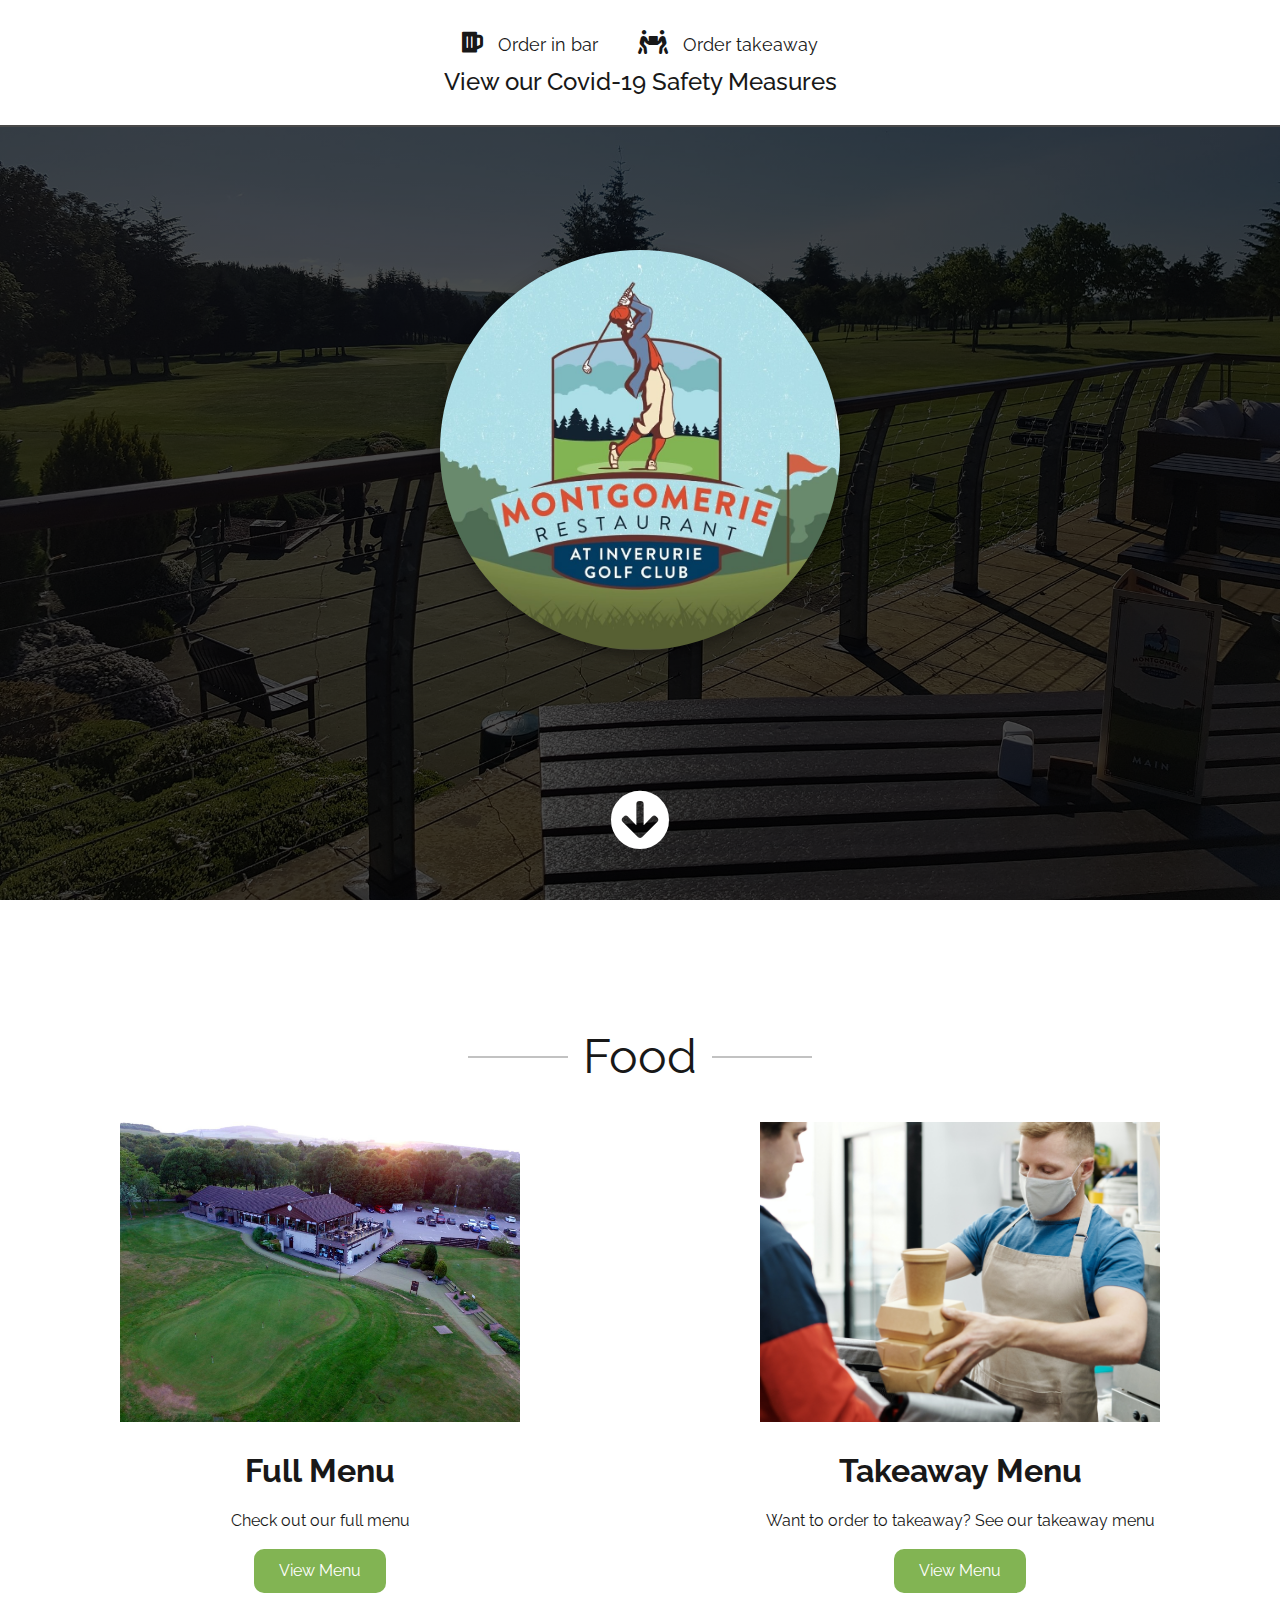
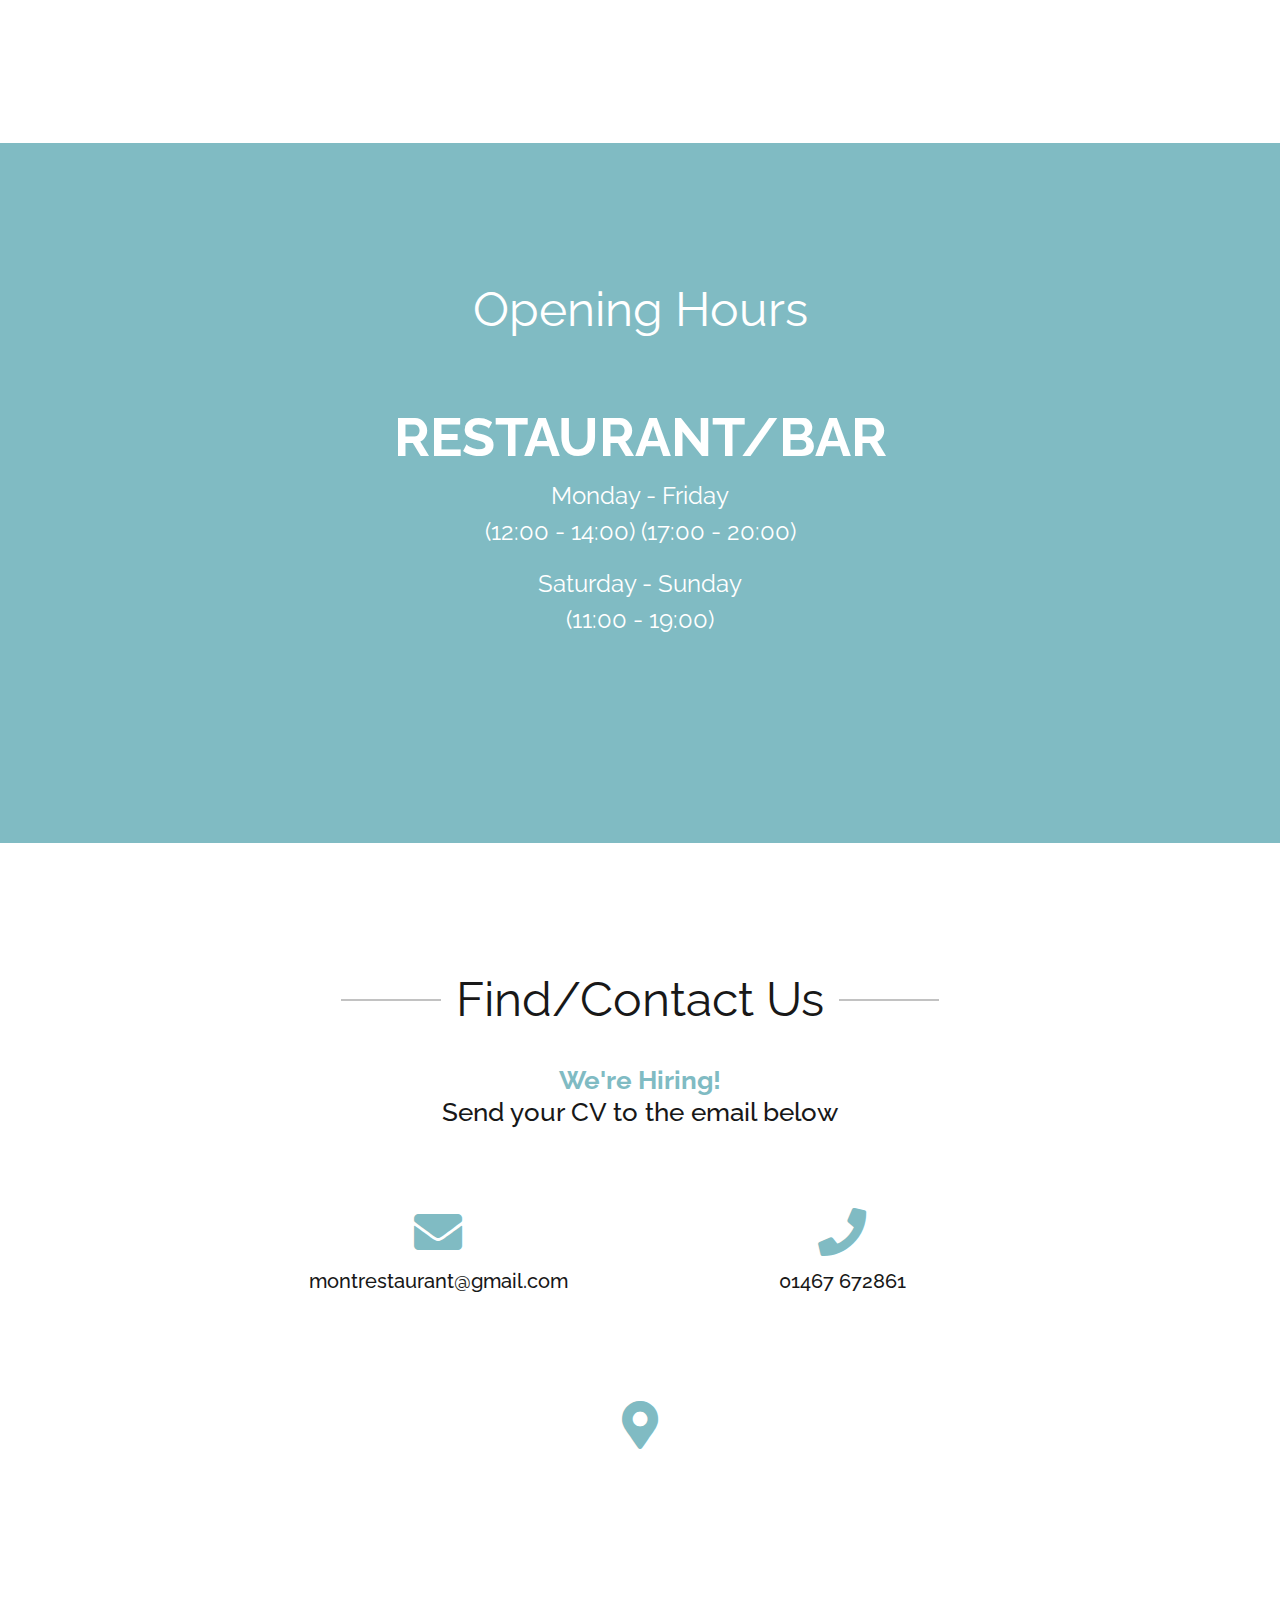
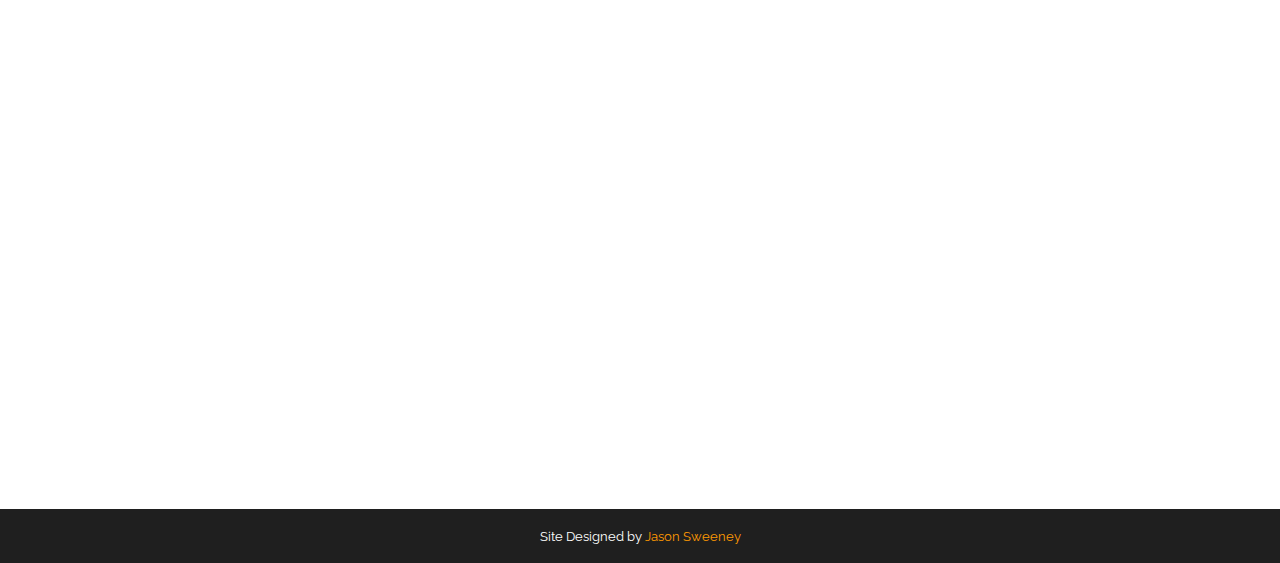
==== index.html @ 9b94cc9e "Changes from paul" ====
<!DOCTYPE html>
<html>
<head>

    <!-- Required meta tags -->
    <meta charset="utf-8">
    <meta name="viewport" content="width=device-width, initial-scale=1, shrink-to-fit=no">

    <!-- Bootstrap CSS -->
    <link rel="stylesheet" href="https://stackpath.bootstrapcdn.com/bootstrap/4.3.1/css/bootstrap.min.css" integrity="sha384-ggOyR0iXCbMQv3Xipma34MD+dH/1fQ784/j6cY/iJTQUOhcWr7x9JvoRxT2MZw1T" crossorigin="anonymous">

    <link rel="stylesheet" type="text/css" href="css/style.css">
    <link rel="stylesheet" type="text/css" href="media/css/all.css">

    <link rel="icon" type="image/png" href="media/montlogo.jpg" />
    <script type="text/javascript"> (function() { var css = document.createElement('link'); css.href = 'https://use.fontawesome.com/releases/v5.1.0/css/all.css'; css.rel = 'stylesheet'; css.type = 'text/css'; document.getElementsByTagName('head')[0].appendChild(css); })(); </script>
    <link href='https://fonts.googleapis.com/css?family=Niconne' rel='stylesheet'>
    <link href="https://fonts.googleapis.com/css2?family=Lato:wght@300;400;700&display=swap" rel="stylesheet">
    <script
        src="https://code.jquery.com/jquery-3.4.1.min.js"
        integrity="sha256-CSXorXvZcTkaix6Yvo6HppcZGetbYMGWSFlBw8HfCJo="
        crossorigin="anonymous">
    </script>

    <title>The Montgomerie Restaurant</title>
</head>
<body>
    <!-- Header -->
    
    <!-- <div class="header">
        <h4><a href="covid.html">View our Covid-19 Safety Measures</a></h4>
    </div> -->
    <div class="top-header">
        <div class="top-header__section">
            <div>
                <i class="fas fa-beer"></i>
                <a href="https://montgomerie.chefit.app/bar" target="_blank">Order in bar</a>
            </div>
            <div>
                <i class="fas fa-people-carry"></i>
                <a href="https://montgomerie.chefit.app/bar" target="_blank">Order takeaway</a>
            </div>
        </div>
        <div class="top-header__section">
            <div>
                <h4><a href="covid.html">View our Covid-19 Safety Measures</a></h4>
            </div>
        </div>
        
    </div>
    <!-- Hero -->
    <div class="hero">
        <div class="hero-inner">
            <img src="media/montlogo.jpg" alt="Logo">
        </div>
        <i onclick="scrollDown()" class="fas fa-arrow-circle-down scroll-circle"></i>
    </div>

    <!-- Food Section -->
    <div class="food-container section-container">
        <div class="strike">
            <span>Food</span>
        </div>
        <div class="food-inner">
            <div class="cards">
                <div style="background-image:url('../media/golfer.jpg');" class="cards__image"></div>
                <h2>Full Menu</h2>
                <p>Check out our full menu</p>
                <a href="media/menu-2.pdf" target="_blank"><button class="btn-1">View Menu</button></a>
            </div>
            <div class="cards">
                <div style="background-image:url('../media/takeaway.jpg');" class="cards__image"></div>
                <h2>Takeaway Menu</h2>
                <p>Want to order to takeaway? See our takeaway menu</p>
                <a href="media/takeawaymenu.pdf" target="_blank"><button class="btn-1">View Menu</button></a>
            </div>
            <!-- <div class="cards">
                <div style="background-image:url('../media/carvery.jpg');" class="cards__image"></div>
                <h2>Sunday Roast (£13.95)</h2>
                <p>Currently not running due to COVID-19</p>
            </div> -->
        </div>   
    </div>

    <!-- Opening Section -->
    <div class="opening-container section-container">
        <div class="strike">
            <span>Opening Hours</span>
        </div>
        <div class="opening-inner">
            <div class="opening-content">
                <h1>RESTAURANT/BAR</h1>
                <p>Monday - Friday<br>(12:00 - 14:00) (17:00 - 20:00)</p>
                <p>Saturday - Sunday<br>(11:00 - 19:00)</p>
            </div>
        </div>
    </div>

    <!-- Festive Section -->
    <!-- <div class="festive-container section-container">
        <div class="strike">
            <span>Festive Menu<br>and Party Nights</span>
        </div>
        <h5 style="margin-top: 30px; margin: 10px;">Party Nights are on Saturday 14th December and Saturday 21st December</h5>
        <h5>Email admin@inveruriegolfclub.co.uk for more information. </h5>
        <br>
        <h5>Festive / Hogmany bookings should be booked through The Montgomerie Restaurant</h5>
        <div class="festive-menus">
            <a href="media/partynightmenu.pdf" target="_blank"><h4>Party Menu</h4></a>
            <a href="media/christmasmenu.pdf" target="_blank"><h4>Festive Menu</h4></a>
            <a href="media/newyearmenu.pdf" target="_blank"><h4>Hogmany Menu</h4></a>
        </div>
    </div> -->


    <!-- Contact Section -->
    <div class="contact-container section-container">
        <div class="contact-inner">
            
            <div class="strike">
                <span>Find/Contact Us</span>
            </div>
            <h3><span>We're Hiring!</span><br/>Send your CV to the email below</h3>
            <div class="contact-content">
                <h4><i class="fas fa-envelope fa-2x" style="margin-top: 30px;"></i></h4>
                <h5><a href="mailto:montrestaurant@gmail.com">montrestaurant@gmail.com</a></h5>
            </div>

            
            <!-- <span class="linebreak"></span> -->
            <div class="contact-content">
                <h4><i class="fas fa-phone fa-2x"></i></h4>
                <h5>01467 672861</h5>
            </div>

            <!-- <span class="linebreak"></span> -->
            <h4 style="margin-top: 100px; margin-bottom: 20px;"><i style="margin-bottom: 20px;" class="fas fa-map-marker-alt fa-2x"></i></h4>
            <div class="find-map">
                <div class="mapouter"><div class="gmap_canvas"><iframe id="gmap_canvas" src="https://maps.google.com/maps?q=Davah%20Wood%2C%20Blackhall%20Road%2C%20Inverurie%20AB51%205JB&t=&z=13&ie=UTF8&iwloc=&output=embed" frameborder="0" scrolling="no" marginheight="0" marginwidth="0"></iframe><a href="https://www.maps-erstellen.de"></a></div><style>.mapouter{position:relative;text-align:right;}.gmap_canvas {overflow:hidden;background:none!important;}</style></div>    </div>
            </div>
        </div>
    </div>

    

    <!-- Footer -->
    <footer>
        <small>Site Designed by <a href="https://www.facebook.com/sweeneysolutionsuk">Jason Sweeney</a></small>
    </footer>

    <script src="main.js"></script>
</body>
</html>
---- css/style.css ----
@import url("https://fonts.googleapis.com/css2?family=Raleway:wght@300;400;700&display=swap");

body,
html {
  height: 100%;
  font-family: "Raleway", sans-serif;
  /* background-color: rgb(22, 22, 22); */
  margin: 0;
  padding: 0;
  color: rgb(24, 24, 24);
  box-sizing: border-box;
}

/* Hero */

.top-header {
  padding: 20px 0;
  margin: 0 auto;
  display: flex;
  flex-direction: column;
  justify-content: center;
  position: fixed;
  top: 0;
  z-index: 10;
  background: white;
  left: 0;
  right: 0;
  align-items: center;
  font-size: 18px;
  flex-wrap: wrap;
  border-bottom: 2px #494949 solid;
  text-align: center;
}

.top-header__section {
  display: flex;
  margin-top: 10px;
}

.top-header > div > div > i {
  margin-right: 10px;
  font-size: 24px;
}

.top-header > div > div {
  margin: 0 20px;
}

.hero {
  width: 100%;
  min-height: 500px;
  height: 100%;
  display: flex;
  justify-content: center;
  align-items: center;
  text-align: center;
  background-image: linear-gradient(rgba(0, 0, 0, 0.7), rgba(0, 0, 0, 0.7)),
    url("../media/mont.jpg");
  background-size: cover;
  background-position: center center;
  background-repeat: no-repeat;
  background-attachment: fixed;
  position: relative;
}

.hero-inner {
  width: 100%;
}

.hero-inner > img {
  width: 400px;
  height: 400px;
  border-radius: 50%;
  box-shadow: 0 4px 8px 0 rgba(0, 0, 0, 0.2), 0 6px 20px 0 rgba(0, 0, 0, 0.19);
}

/* Scroll Circle */

.scroll-circle {
  position: absolute;
  font-size: 60px;
  font-weight: bold;
  color: white;
  bottom: 50px;
  animation: move 5s ease-in-out infinite;
  cursor: pointer;
  transition: 0.2s color ease-in-out;
}

.scroll-circle:hover {
  color: #82b453;
}

@keyframes move {
  25% {
    transform: translateY(10px);
  }
  50% {
    transform: translateY(0px);
  }
  75% {
    transform: translateY(10px);
  }
  100% {
    transform: translateY(0px);
  }
}

/* Header */

.header {
  width: 100%;
  height: 80px;
  text-align: center;
  display: flex;
  justify-content: center;
  align-items: center;
  letter-spacing: 3px;
  background-color: rgba(255, 106, 106, 0.8);
  box-shadow: 0 4px 8px 0 rgba(0, 0, 0, 0.2), 0 6px 20px 0 rgba(0, 0, 0, 0.19);
  position: fixed;
  z-index: 99;
  color: white;
}

.header > h4 {
  margin: 0 20px;
}

.header a {
  transition: 0.2s ease-in-out color;
}

.header a:hover {
  color: rgb(0, 0, 0);
}

/* Opening Section */

.opening-container {
  background-color: #80bbc3;
  color: white;
  height: 700px;
  display: flex;
  justify-content: center;
  align-items: center;
  flex-direction: column;
  background-position: 50% 50%;
  background-repeat: no-repeat;
  background-size: cover;
  background-attachment: fixed;
  /* border-bottom: solid 5px rgb(255, 82, 82); */
}

.opening-inner {
  display: flex;
  justify-content: space-around;
  flex-wrap: wrap;
  margin: 0 auto;
  max-width: 1000px;
  width: 100%;
}

.opening-content {
  margin: 10px;
  padding: 50px 30px;
  text-align: center;
}

.opening-content > h1 {
  font-weight: bold;
  font-size: 54px;
}

.opening-content > p {
  font-size: 24px;
}

/* Food Section */

.food-inner {
  display: flex;
  justify-content: space-around;
  align-items: flex-start;
  flex-wrap: wrap;
  max-width: 1400px;
  width: 100%;
  margin: 0 auto;
}

.cards {
  display: flex;
  flex-direction: column;
  justify-content: center;
  align-items: center;
  margin: 30px;
  max-width: 400px;
  width: 100%;
}

.cards h2 {
  font-weight: bold;
  margin-top: 30px;
  text-align: center;
}

.cards p {
  margin-top: 10px;
  line-height: 25px;
}

.cards__image {
  background-size: cover;
  background-position: center;
  max-width: 400px;
  width: 100%;
  height: 300px;
}

/* Festive Section */

.festive-container {
  background-color: rgb(255, 82, 82);
  border-top: 6px rgb(30, 119, 34) dashed;
  border-bottom: 6px rgb(30, 119, 34) dashed;
  text-align: center;
}

.festive-menus {
  display: inline-flex;
  width: 80%;
  justify-content: space-around;
  margin-top: 50px;
}

.festive-menus > a {
  display: flex;
  text-decoration: none;

  background-color: rgb(177, 55, 55);
  padding: 100px 50px;
  margin: 20px;

  -webkit-box-shadow: 0px 10px 8px -2px rgba(0, 0, 0, 0.47);
  -moz-box-shadow: 0px 10px 8px -2px rgba(0, 0, 0, 0.47);
  box-shadow: 0px 10px 8px -2px rgba(0, 0, 0, 0.47);
  border: 2px rgb(255, 255, 255) dotted;
  transition: all 0.5s ease;
}

.festive-menus > a > h4 {
  color: white;
  font-weight: bold;
  font-size: 30px;
}

.festive-menus > a:hover {
  cursor: pointer;
  background-color: rgb(196, 47, 47);
  border: 2px rgb(30, 119, 34) dotted;
}

.festive-menus > a:hover h4 {
  color: rgb(255, 156, 98);
}

/* Contact Section */

.contact-container {
  /* border-top: solid 5px rgb(255, 82, 82); */
}

.contact-inner {
  text-align: center;
}

.contact-content {
  display: inline-block;
  width: 300px;
  margin: 0 50px;
  margin-top: 50px;
}

.contact-content i {
  margin-bottom: 5px;
  color: #80bbc3;
}

.fa-map-marker-alt {
  color: #80bbc3;
}

.contact-inner > h3 {
  font-size: 26px;
  margin: 0;
  margin-top: 30px;
}

.contact-inner h3 > span {
  color: #80bbc3;
  font-weight: bold;
}

.section-container {
  padding: 120px 0;
}

#gmap_canvas,
.gmap_canvas,
.gmap_canvas {
  width: 100%;
  height: 500px;
  margin-bottom: 100px;
  padding: 0 20px;
}
.mapouter,
.gmap_canvas {
  margin: 0 auto;
}

/* Heading Strikes and Line Breaks */

.strike {
  display: block;
  text-align: center;
  overflow: hidden;
  white-space: nowrap;
  font-size: 48px;
}

.strike > span {
  position: relative;
  display: inline-block;
}

.strike > span:before,
.strike > span:after {
  content: "";
  position: absolute;
  top: 50%;
  width: 100px;
  height: 2px;
  background: rgb(194, 194, 194);
}

.strike > span:before {
  right: 100%;
  margin-right: 15px;
}

.strike > span:after {
  left: 100%;
  margin-left: 15px;
}

/* Footer */

footer {
  background-color: rgb(31, 31, 31);
  color: white;
  padding: 15px 0;
  text-align: center;
}

footer a {
  text-decoration: none;
  color: rgb(255, 154, 1);
}

.safety-section {
  display: flex;
  justify-content: center;
  align-items: center;
  color: white;
  height: auto;
  background-position: 50% 50%;
  background-repeat: no-repeat;
  background-size: cover;
  background-attachment: fixed;
}

.safety-section img {
  max-width: 600px;
  width: 100%;
  padding: 0 20px;
  margin: 100px 0;
}

.banner {
  background-image: linear-gradient(rgba(0, 0, 0, 0.7), rgba(0, 0, 0, 0.7)),
    url("../media/covid-image.jpg");
  width: 100%;
  height: 300px;
  background-position: center;
  background-size: cover;
  display: flex;
  flex-direction: column;
  justify-content: center;
  align-items: center;
  color: white;
}

.banner > h1 {
  font-size: 72px;
  text-align: center;
  font-weight: bold;
}

.banner button {
  margin-top: 20px;
}

.btn-1 {
  background-color: #82b453;
  border: none;
  color: white;
  border-radius: 10px;
  padding: 10px 25px;
  transition: 0.2s ease-in-out background-color;
}

button:focus {
  outline: none;
}

a {
  text-decoration: none !important;
  color: inherit;
}

.btn-1 button a:hover {
  color: white;
}

.btn-1:hover {
  background-color: #93c861;
}

.covid-section {
  display: flex;
  justify-content: center;
  margin: 50px 0;
  background-color: white;
}

.covid-section > div {
  max-width: 800px;
  width: 100%;
  font-size: 18px;
  line-height: 30px;
  margin: 0 20px;
}

.covid-section {
  font-weight: bold;
}

.covid-section li {
  font-weight: normal;
  font-size: 16px;
  line-height: 25px;
}

.covid-section ul {
  margin-top: 20px;
}

/* Media Queries */

@media only screen and (max-width: 1300px) {
  .festive-menus {
    display: inline-block;
  }
  .festive-menus > a {
    margin: 0 auto;
    margin-bottom: 25px;
    width: 70%;
  }
  .festive-menus > a > h4 {
    text-align: center;
    width: 100%;
  }
}

@media only screen and (max-width: 720px) {
  .cards {
    margin: 30px 10px;
    text-align: center;
  }
  .banner > h1 {
    font-size: 48px;
  }
  .hero {
    align-items: flex-start;
  }

  .opening-content > h1 {
    font-size: 30px;
  }
  .opening-content > p {
    font-size: 18px;
  }

  #gmap_canvas {
    height: 300px;
  }
  .mapouter {
    height: 300px;
  }
  .gmap_canvas {
    height: 300px;
  }
  .hero-inner > img {
    width: 270px;
    height: 270px;
    margin-top: 100px;
  }
  .opening-inner {
    width: 100%;
  }
  .opening-content {
    padding: 10px;
  }
  .strike {
    font-size: 36px;
  }
  .festive-container h5 {
    font-size: 16px;
  }
  .festive-menus {
    width: 100%;
  }
  .festive-menus > a > h4 {
    font-size: 22px;
  }
  .header h4 {
    font-size: 16px;
  }
  .header h5 {
    font-size: 14px;
  }
  .contact-content {
    margin: 10px 0;
  }
  .scroll-circle {
    font-size: 50px;
  }
}
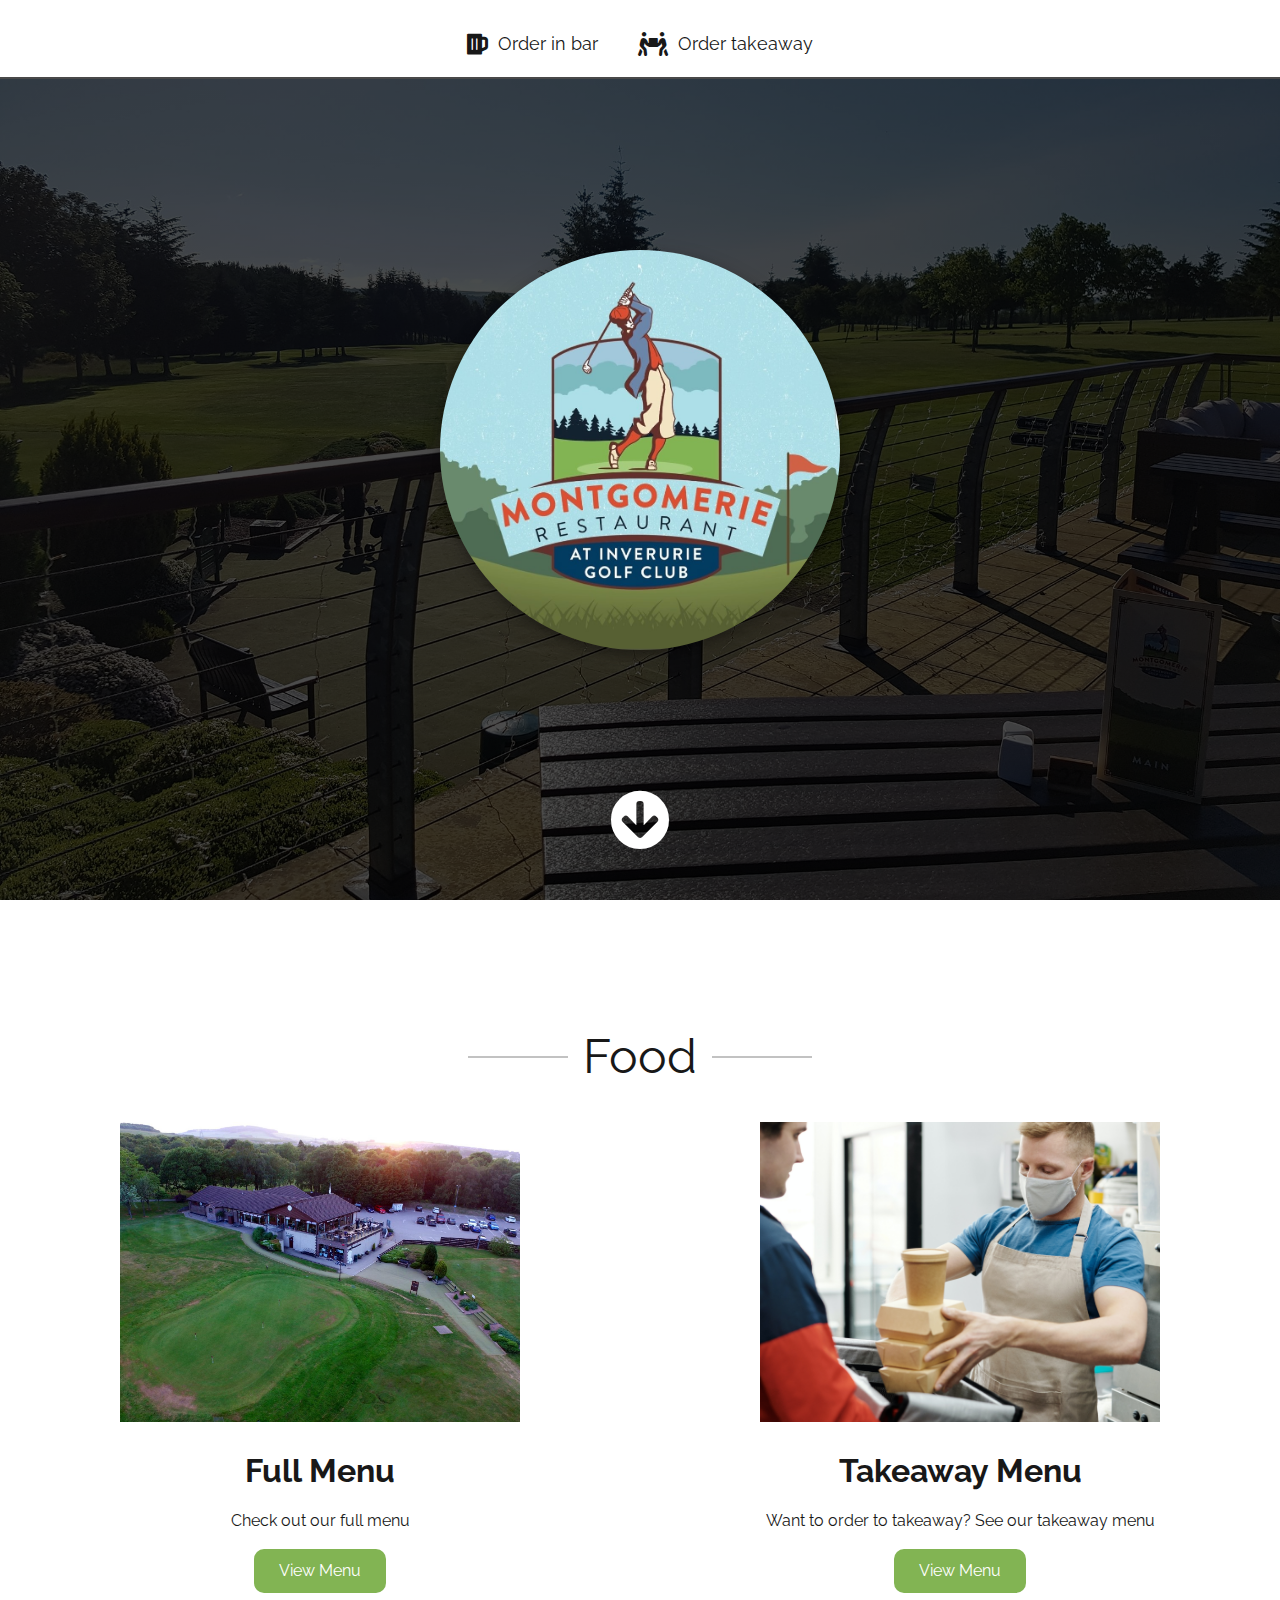
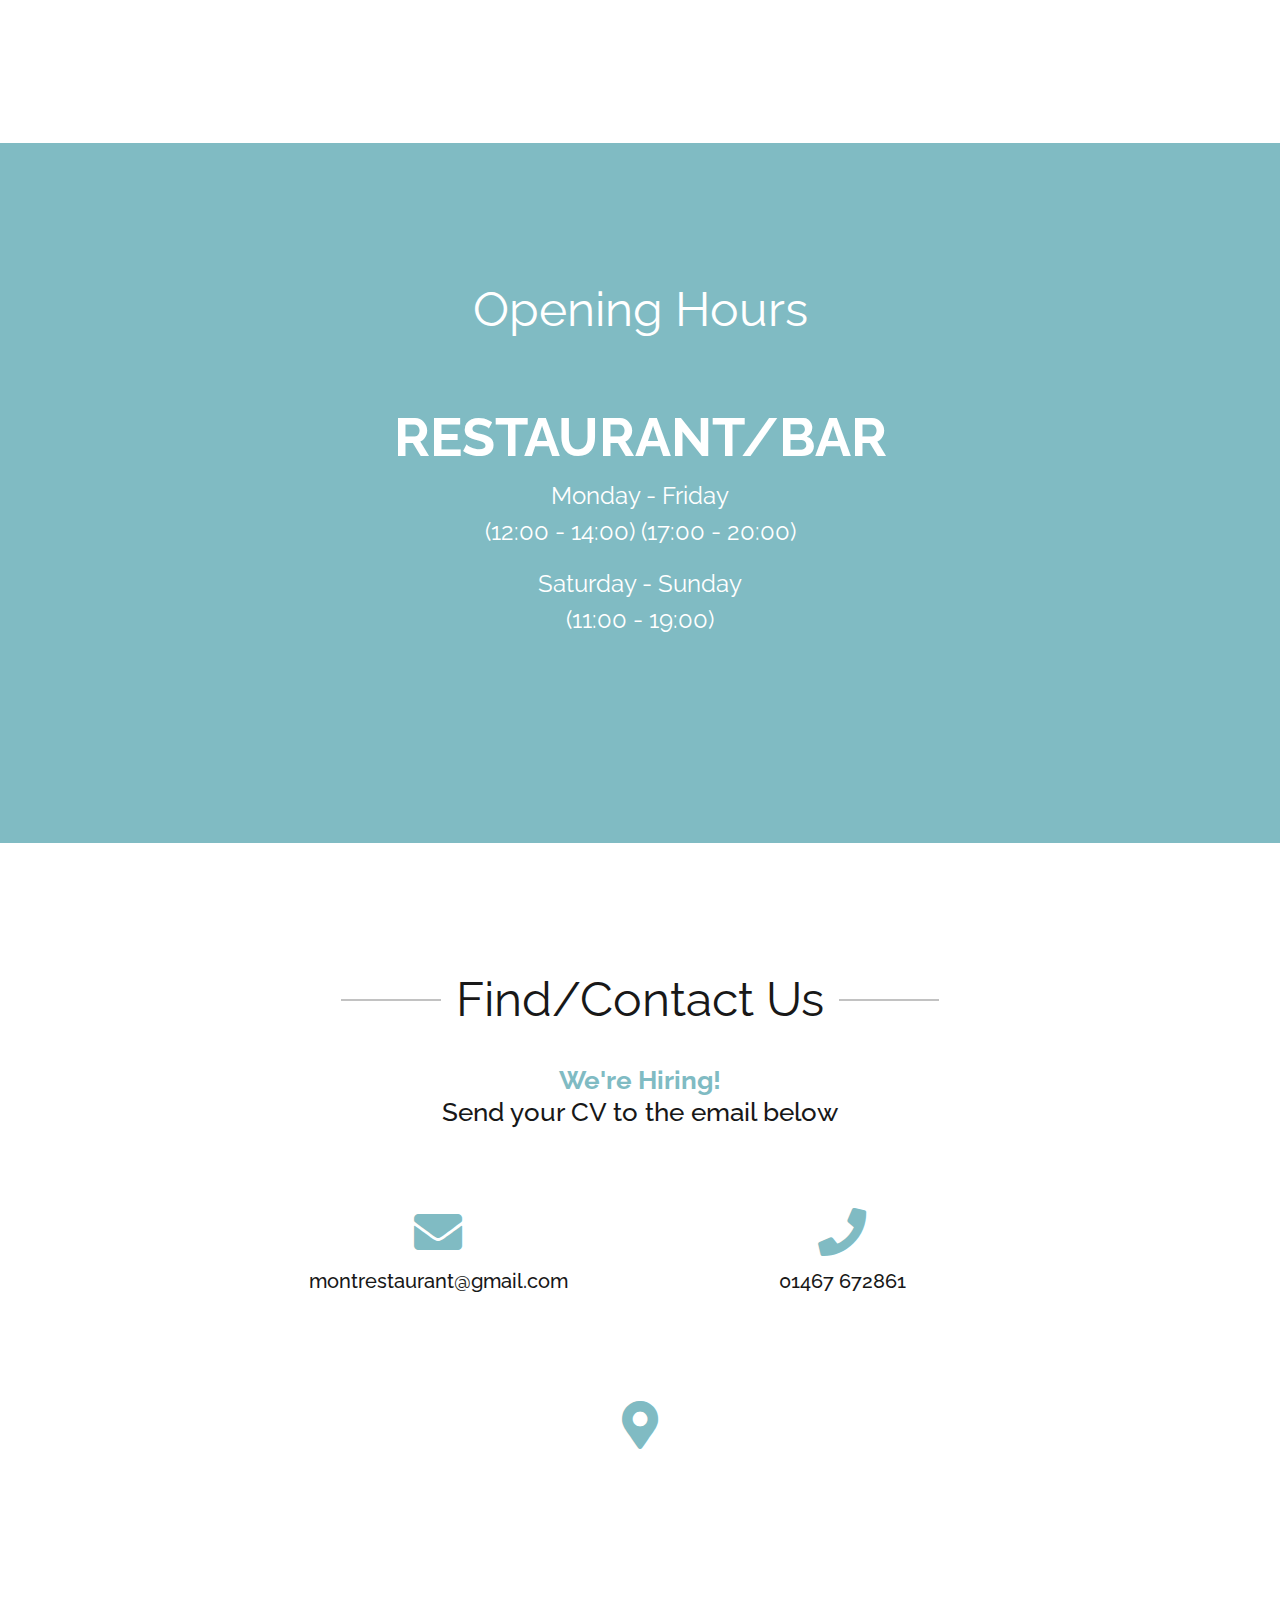
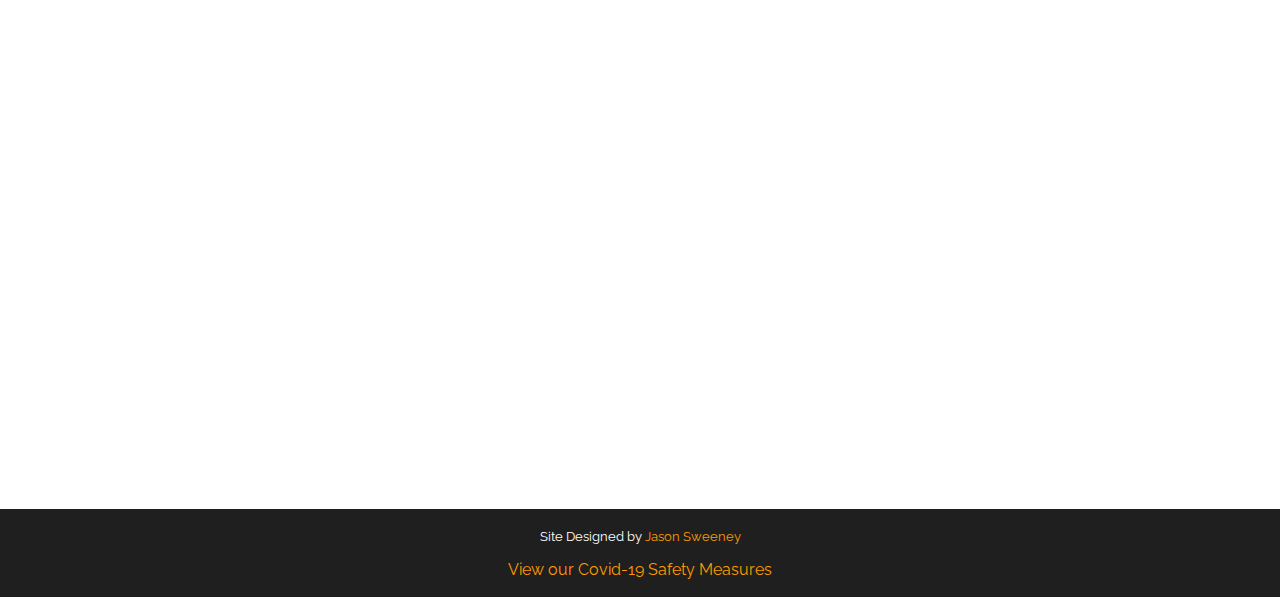
==== commit f6928843: "changes to top header" ====
--- a/index.html
+++ b/index.html
@@ -39,11 +39,6 @@
             <div>
                 <i class="fas fa-people-carry"></i>
                 <a href="https://montgomerie.chefit.app/bar" target="_blank">Order takeaway</a>
-            </div>
-        </div>
-        <div class="top-header__section">
-            <div>
-                <h4><a href="covid.html">View our Covid-19 Safety Measures</a></h4>
             </div>
         </div>
         
@@ -146,6 +141,7 @@
     <!-- Footer -->
     <footer>
         <small>Site Designed by <a href="https://www.facebook.com/sweeneysolutionsuk">Jason Sweeney</a></small>
+        <p><a href="covid.html">View our Covid-19 Safety Measures</a></p>
     </footer>
 
     <script src="main.js"></script>
--- a/css/style.css
+++ b/css/style.css
@@ -19,7 +19,7 @@
   display: flex;
   flex-direction: column;
   justify-content: center;
-  position: fixed;
+  position: absolute;
   top: 0;
   z-index: 10;
   background: white;
@@ -30,6 +30,12 @@
   flex-wrap: wrap;
   border-bottom: 2px #494949 solid;
   text-align: center;
+}
+
+.top-header__section > div {
+  display: flex;
+  align-items: center;
+  justify-content: center;
 }
 
 .top-header__section {
@@ -362,7 +368,12 @@
   text-align: center;
 }
 
-footer a {
+footer > p {
+  margin-top: 10px;
+  margin-bottom: 0;
+}
+
+footer a:first-child {
   text-decoration: none;
   color: rgb(255, 154, 1);
 }
@@ -483,6 +494,16 @@
 }
 
 @media only screen and (max-width: 720px) {
+  .top-header {
+    font-size: 14px;
+    padding: 10px 0;
+  }
+  .top-header__section > div {
+    flex-direction: column;
+  }
+  .top-header > div > div > i {
+    margin-right: 0;
+  }
   .cards {
     margin: 30px 10px;
     text-align: center;
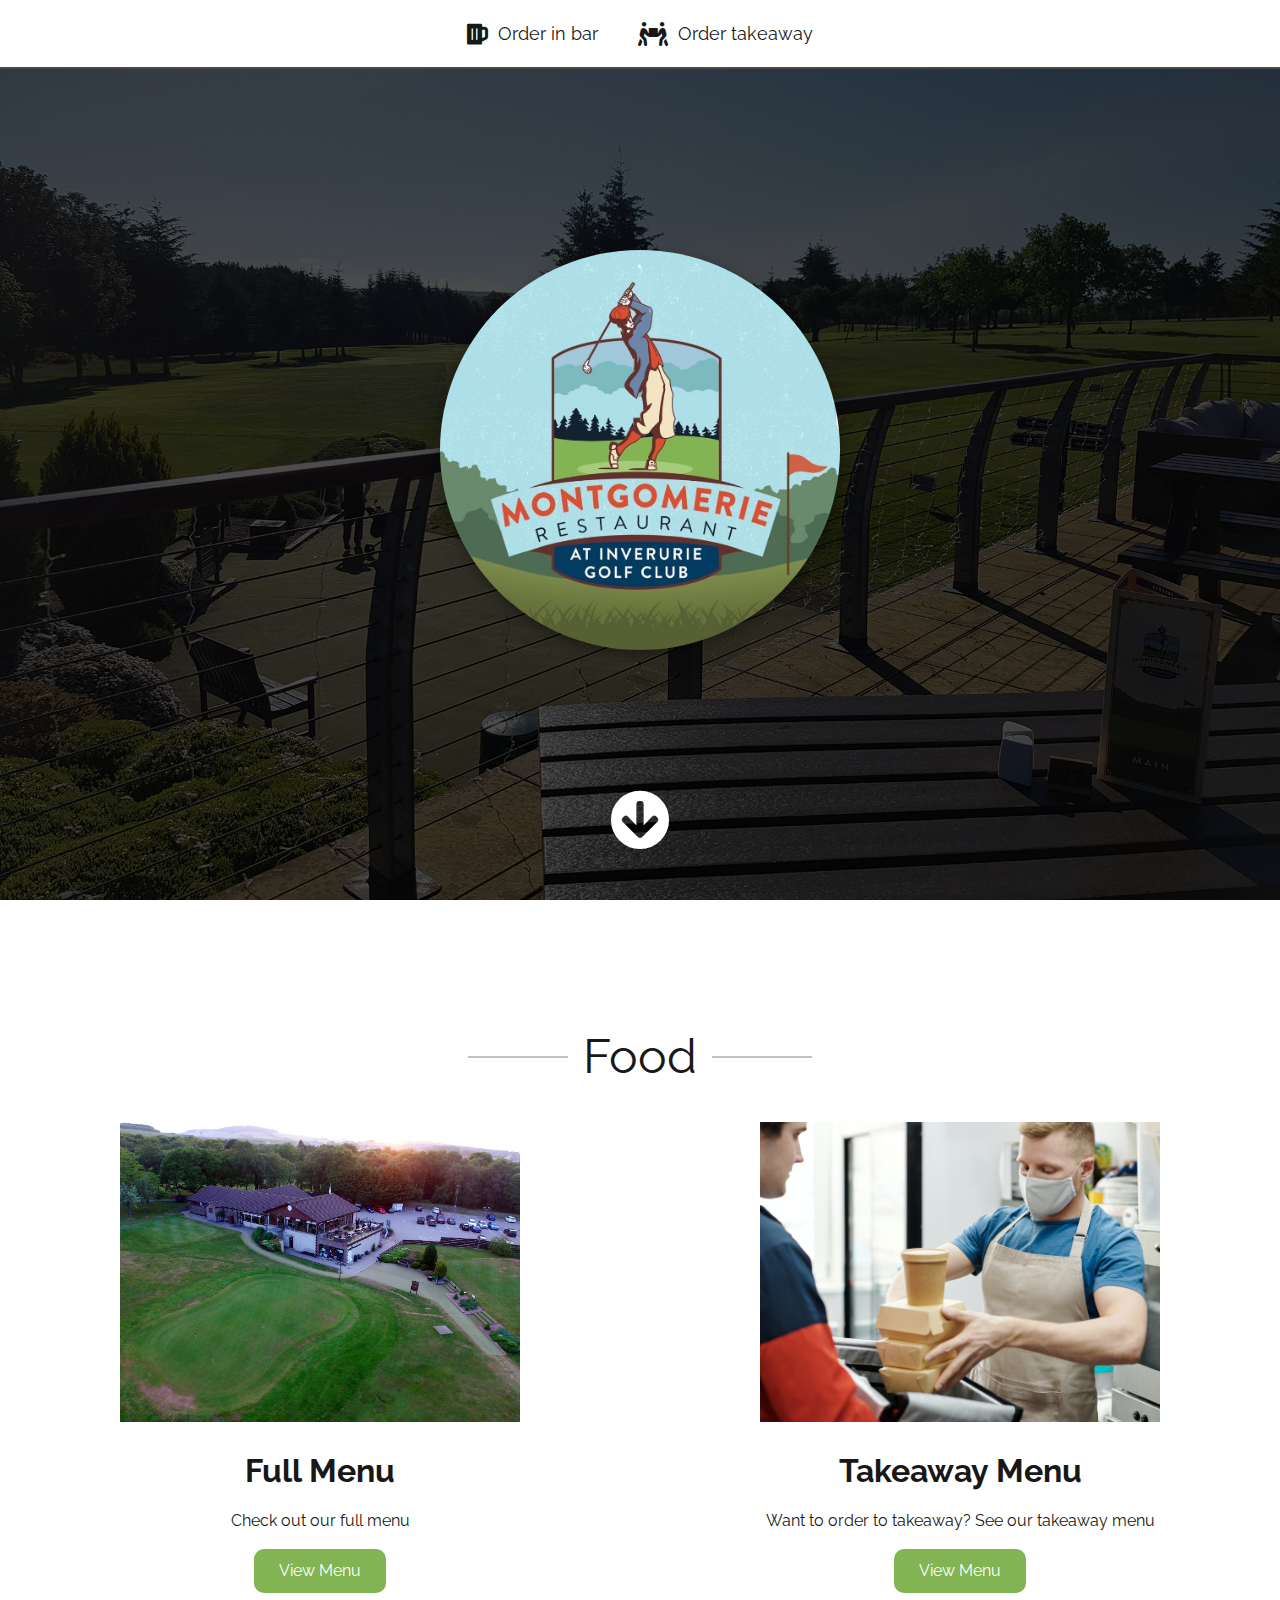
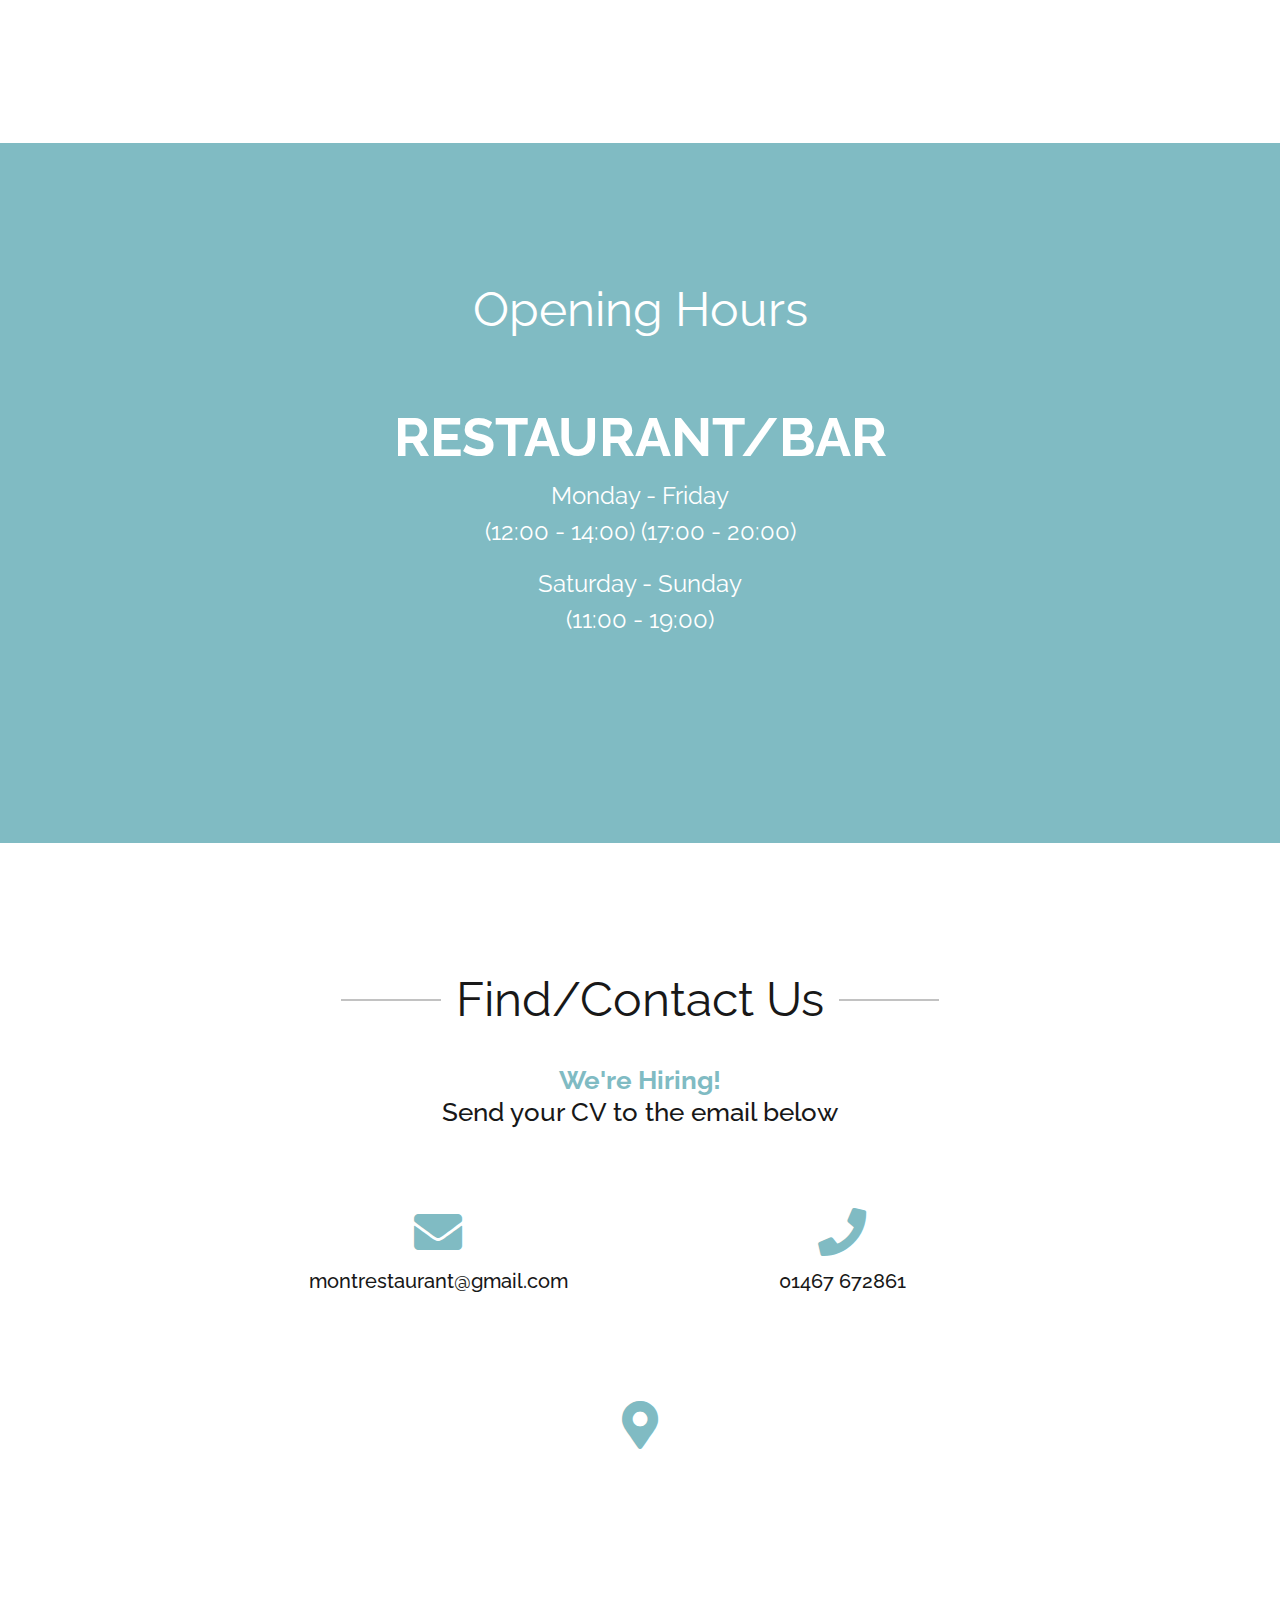
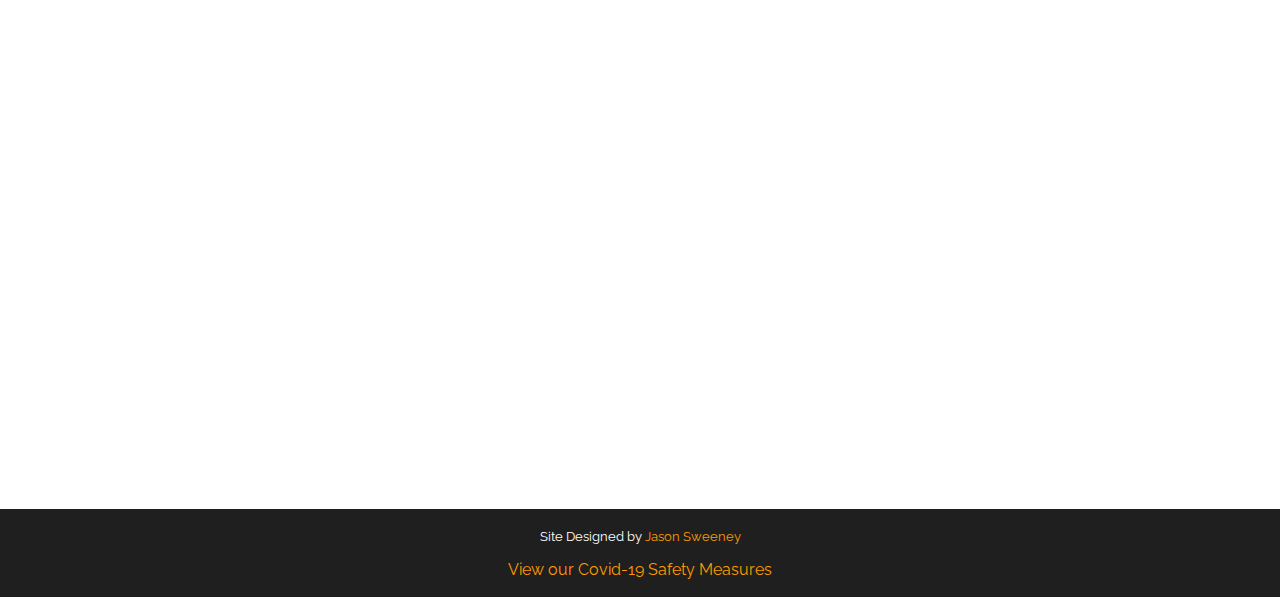
==== commit 4c64a844: "Added takeaway link" ====
--- a/index.html
+++ b/index.html
@@ -38,7 +38,7 @@
             </div>
             <div>
                 <i class="fas fa-people-carry"></i>
-                <a href="https://montgomerie.chefit.app/bar" target="_blank">Order takeaway</a>
+                <a href="https://montgomerie.chefit.app/checkout" target="_blank">Order takeaway</a>
             </div>
         </div>
         
--- a/css/style.css
+++ b/css/style.css
@@ -40,7 +40,6 @@
 
 .top-header__section {
   display: flex;
-  margin-top: 10px;
 }
 
 .top-header > div > div > i {
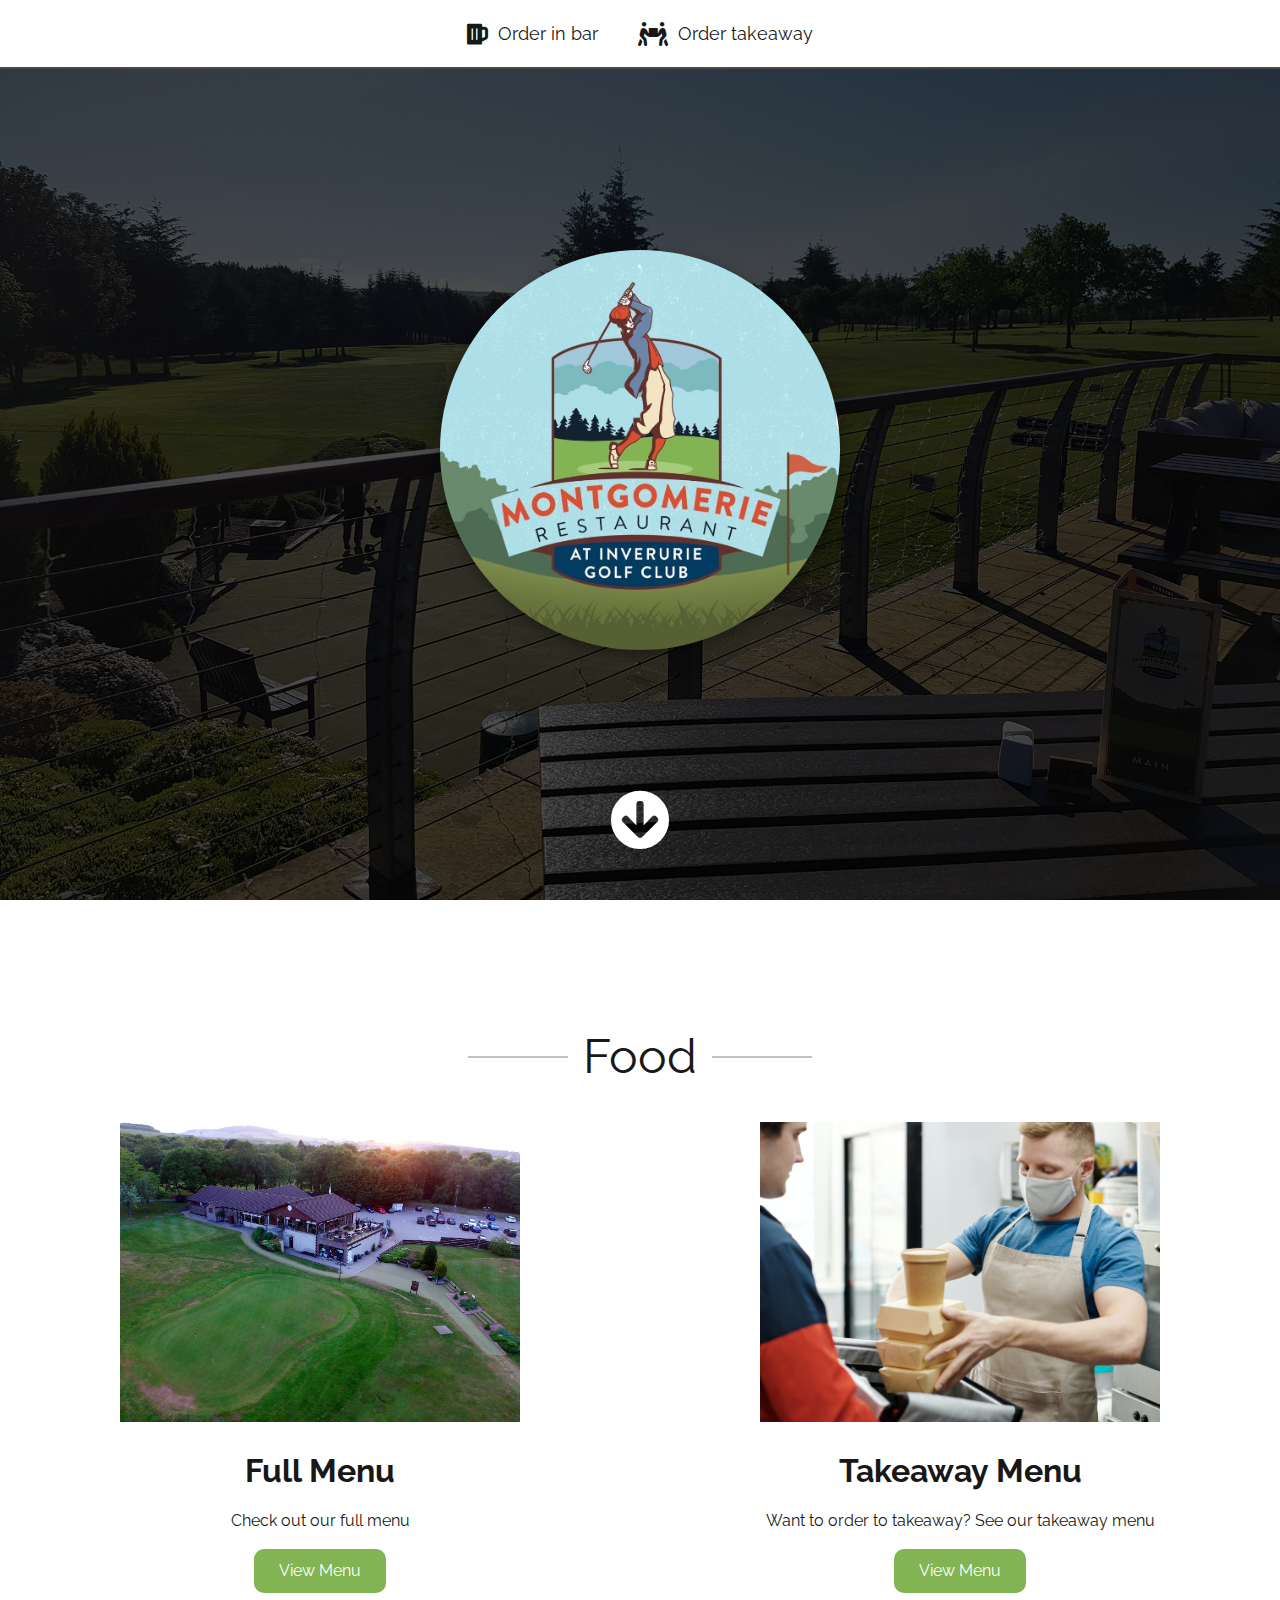
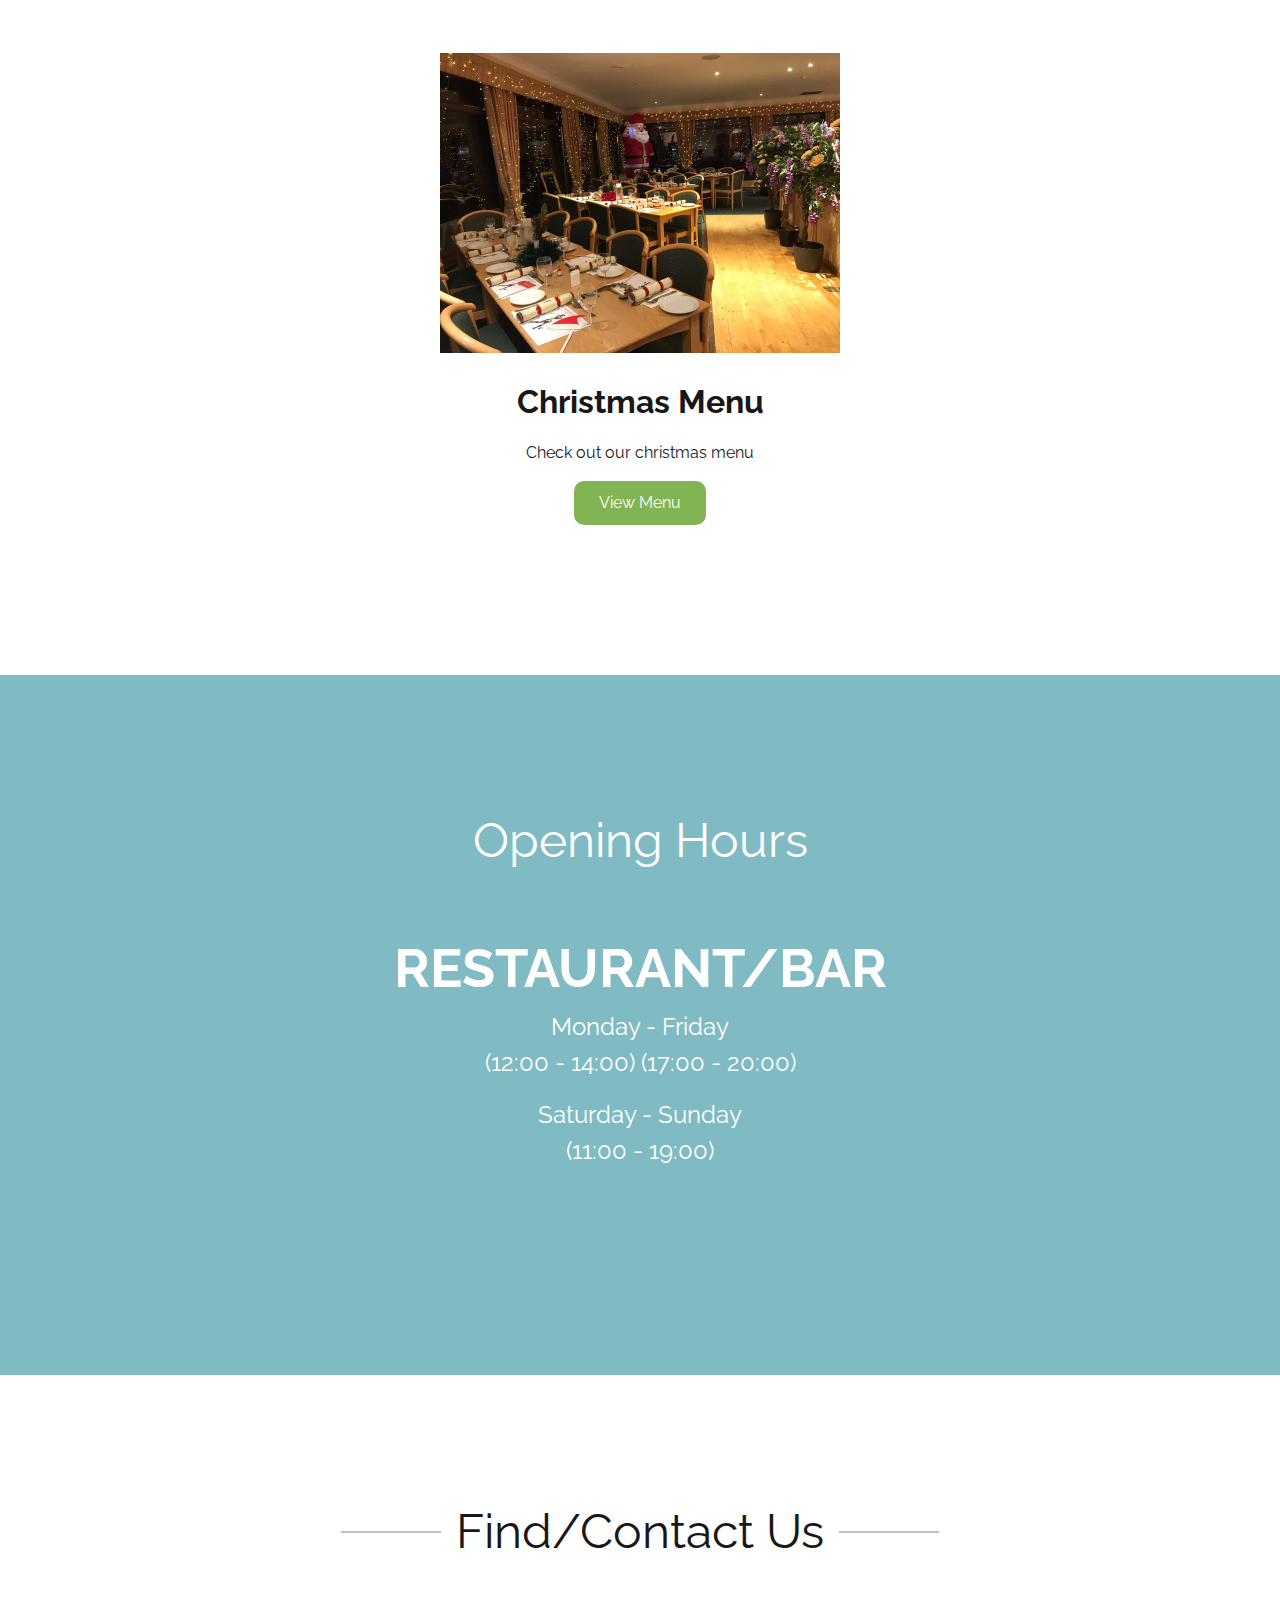
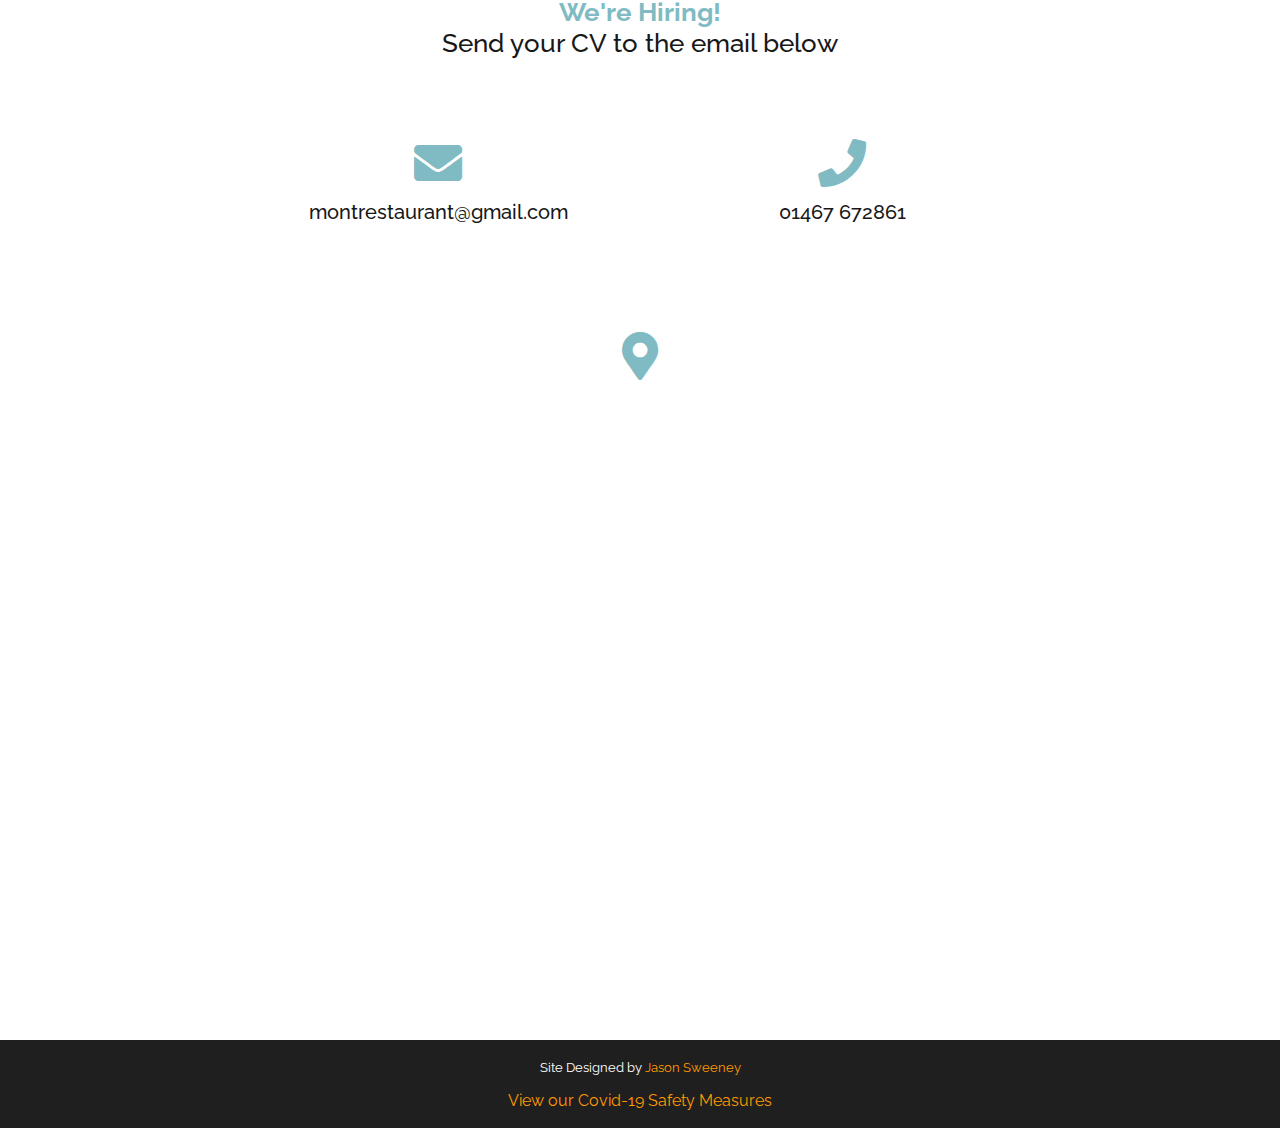
==== commit 0f9ffe83: "added christmas menu" ====
--- a/index.html
+++ b/index.html
@@ -69,11 +69,12 @@
                 <p>Want to order to takeaway? See our takeaway menu</p>
                 <a href="media/takeawaymenu.pdf" target="_blank"><button class="btn-1">View Menu</button></a>
             </div>
-            <!-- <div class="cards">
-                <div style="background-image:url('../media/carvery.jpg');" class="cards__image"></div>
-                <h2>Sunday Roast (£13.95)</h2>
-                <p>Currently not running due to COVID-19</p>
-            </div> -->
+            <div class="cards">
+                <div style="background-image:url('../media/christmas-image.jpg');" class="cards__image"></div>
+                <h2>Christmas Menu</h2>
+                <p>Check out our christmas menu</p>
+                <a href="media/christmas-menu.pdf" target="_blank"><button class="btn-1">View Menu</button></a>
+            </div>
         </div>   
     </div>
 
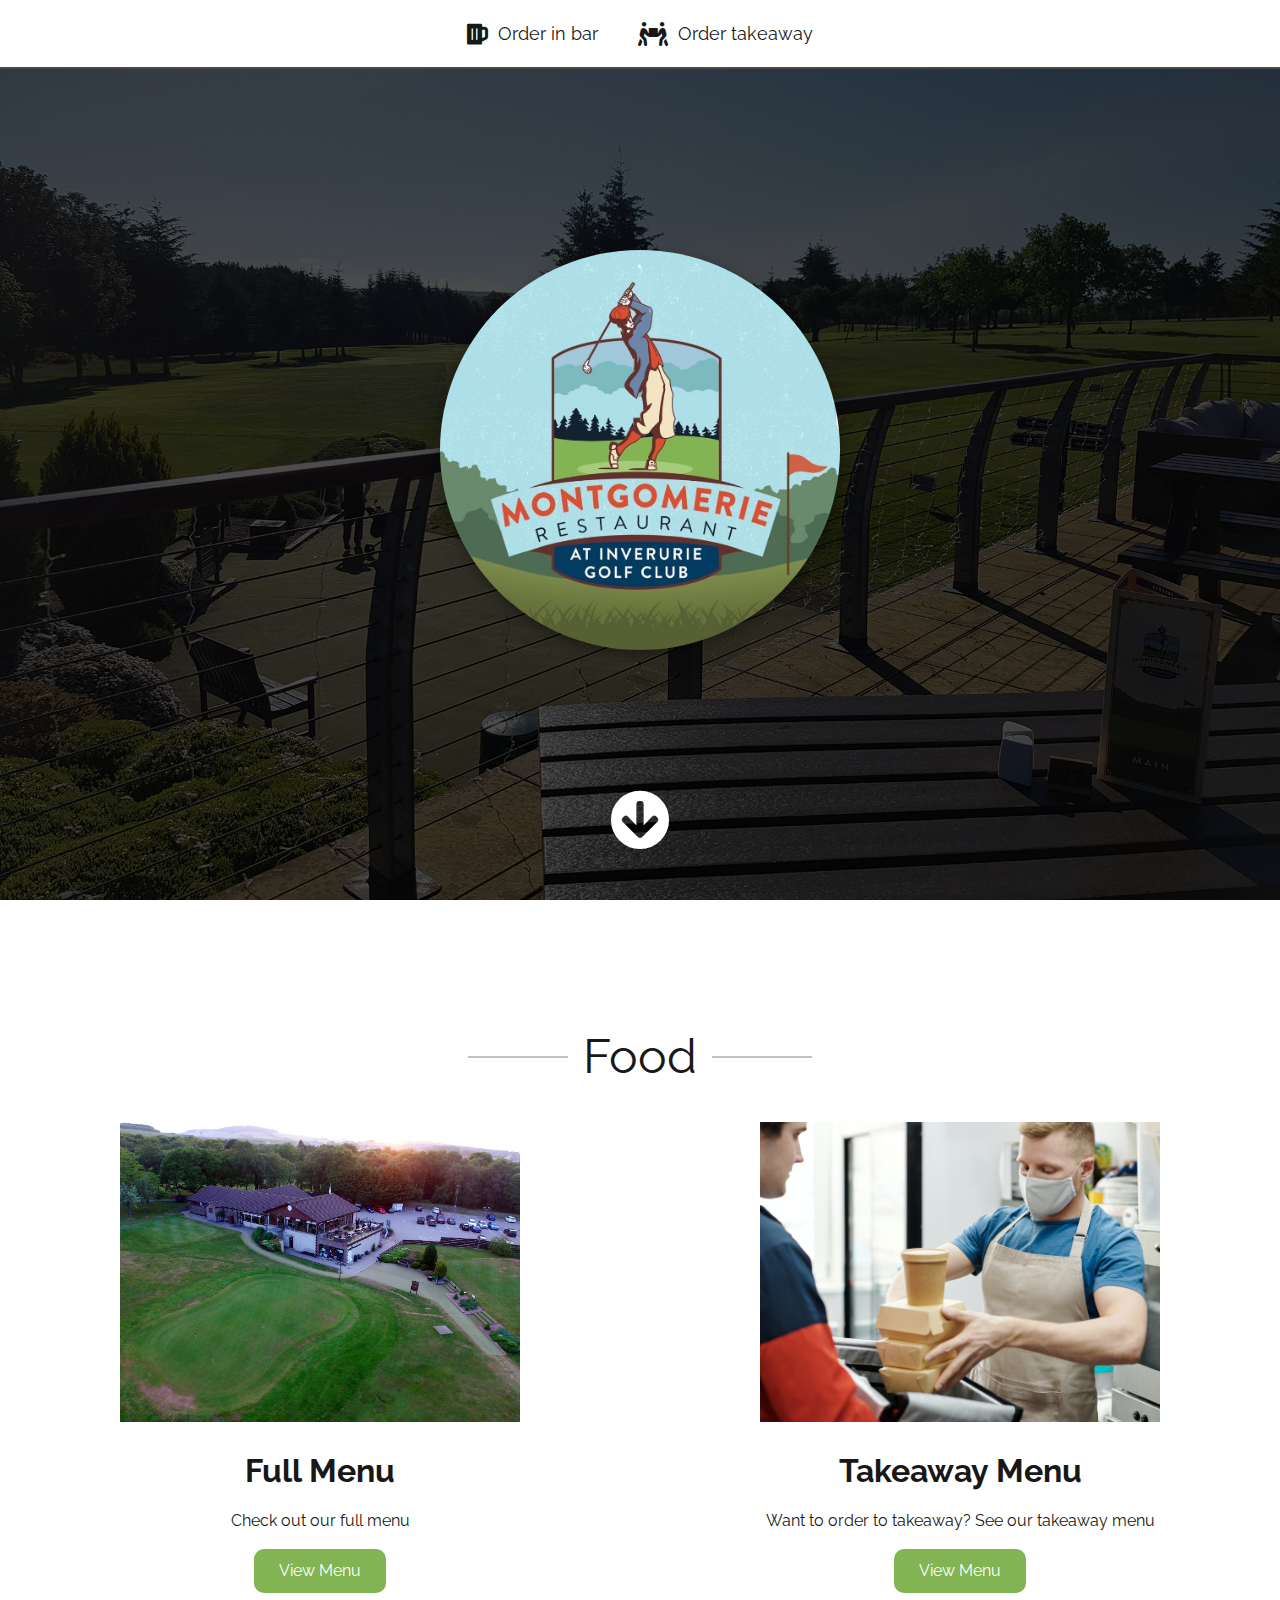
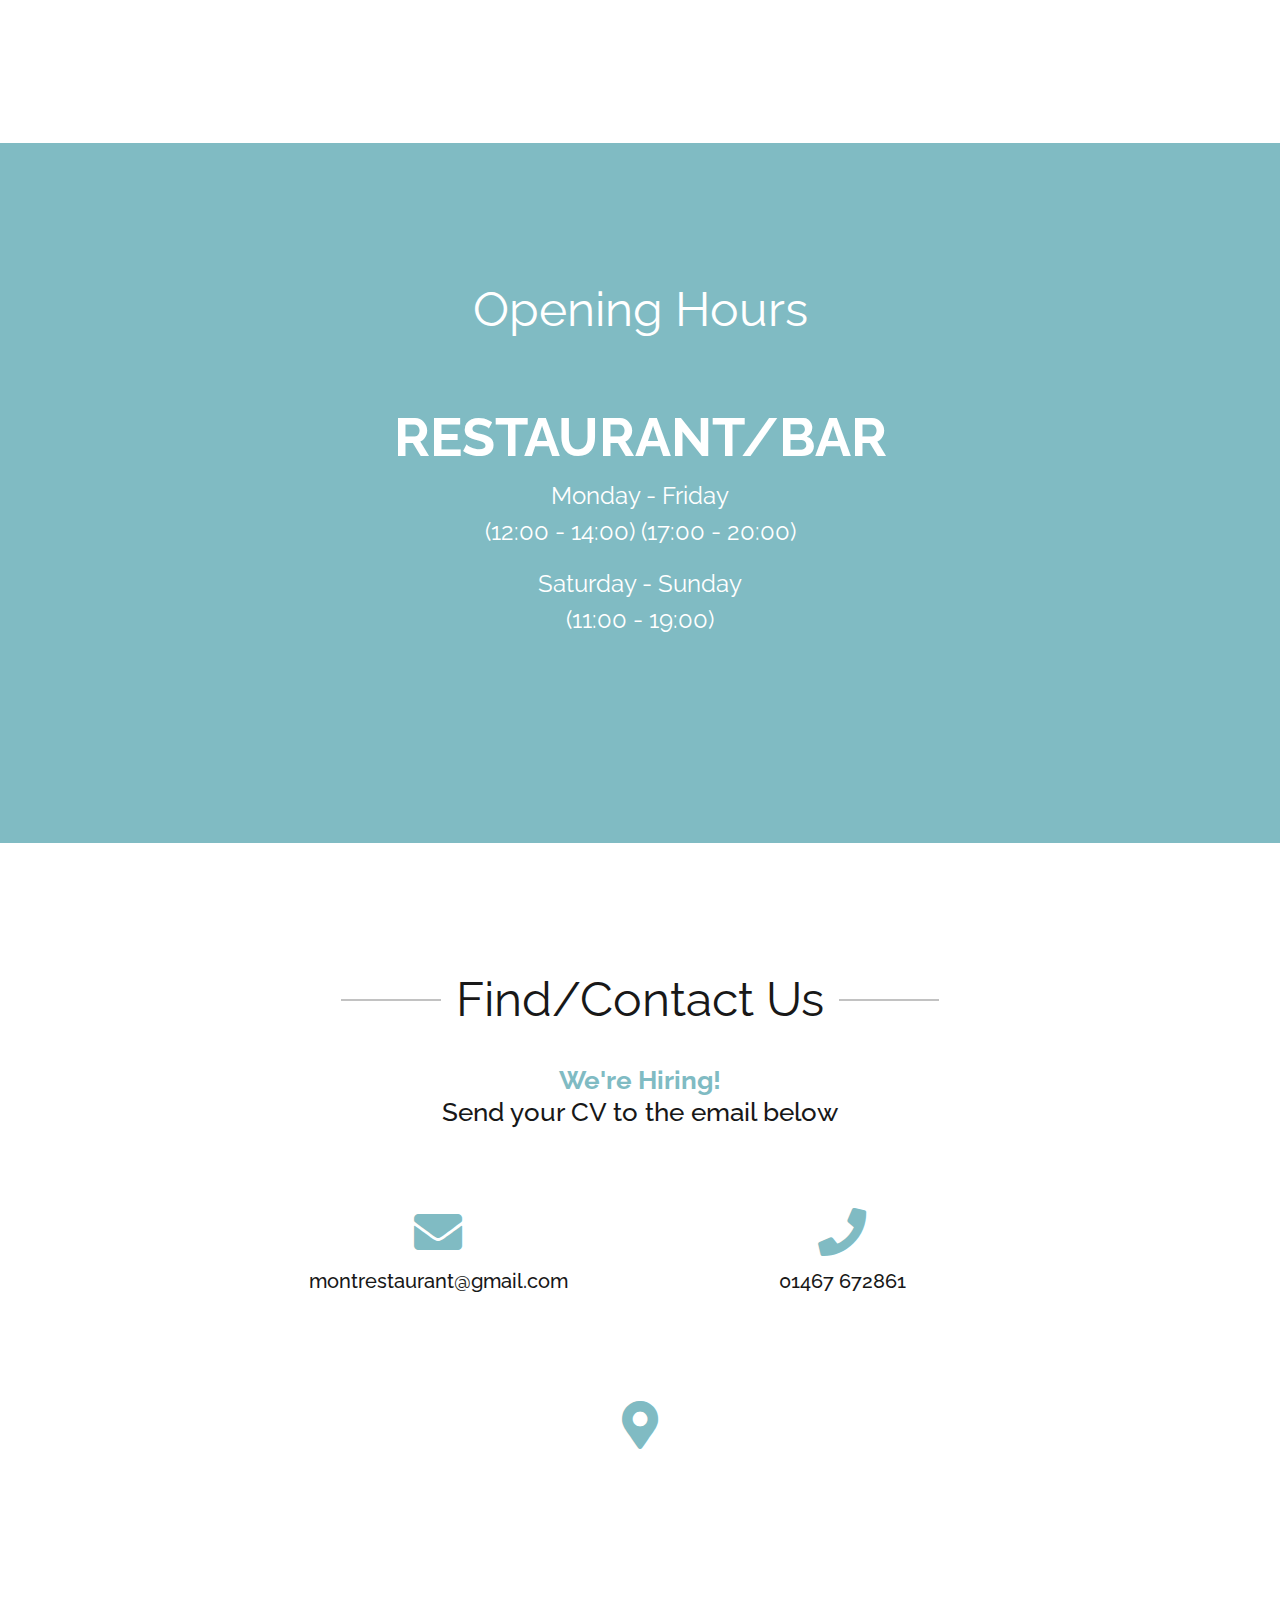
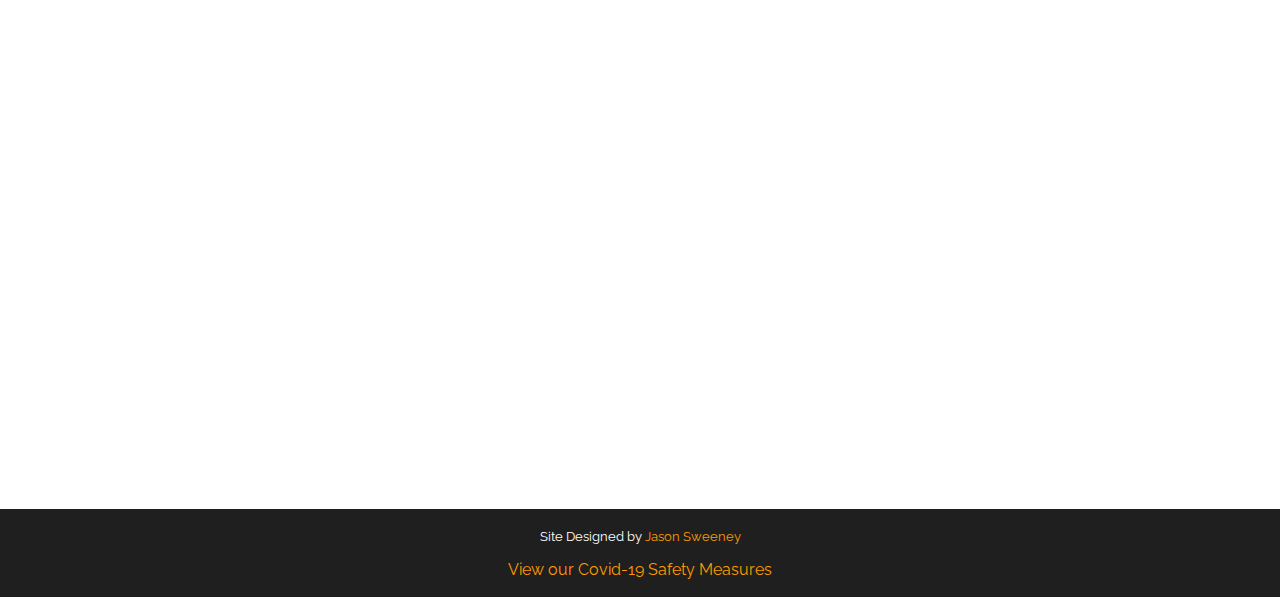
==== commit ca1b5d4e: "Removed christmas menu" ====
--- a/index.html
+++ b/index.html
@@ -67,14 +67,14 @@
                 <div style="background-image:url('../media/takeaway.jpg');" class="cards__image"></div>
                 <h2>Takeaway Menu</h2>
                 <p>Want to order to takeaway? See our takeaway menu</p>
-                <a href="media/takeawaymenu.pdf" target="_blank"><button class="btn-1">View Menu</button></a>
+                <a href="media/TAKEAWAY-2021.jpg" target="_blank"><button class="btn-1">View Menu</button></a>
             </div>
-            <div class="cards">
+            <!-- <div class="cards">
                 <div style="background-image:url('../media/christmas-image.jpg');" class="cards__image"></div>
                 <h2>Christmas Menu</h2>
                 <p>Check out our christmas menu</p>
                 <a href="media/christmas-menu.pdf" target="_blank"><button class="btn-1">View Menu</button></a>
-            </div>
+            </div> -->
         </div>   
     </div>
 
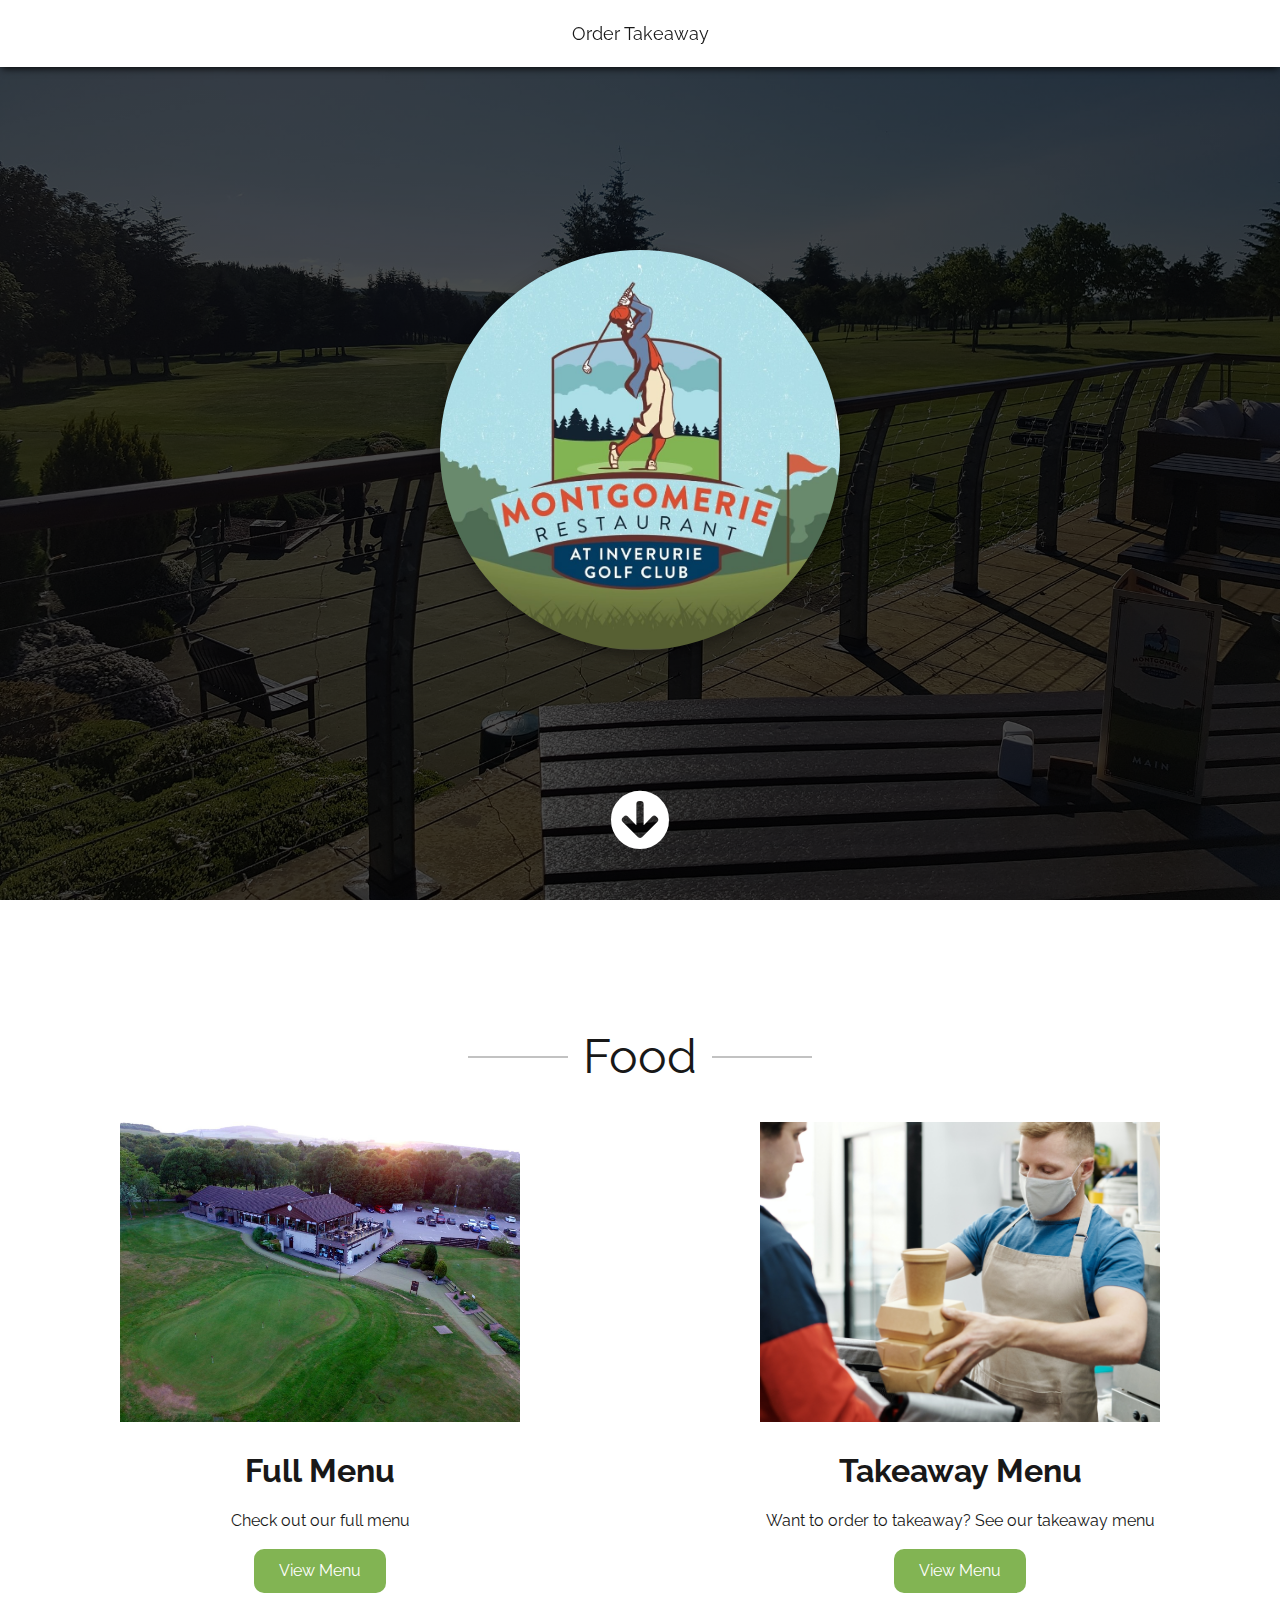
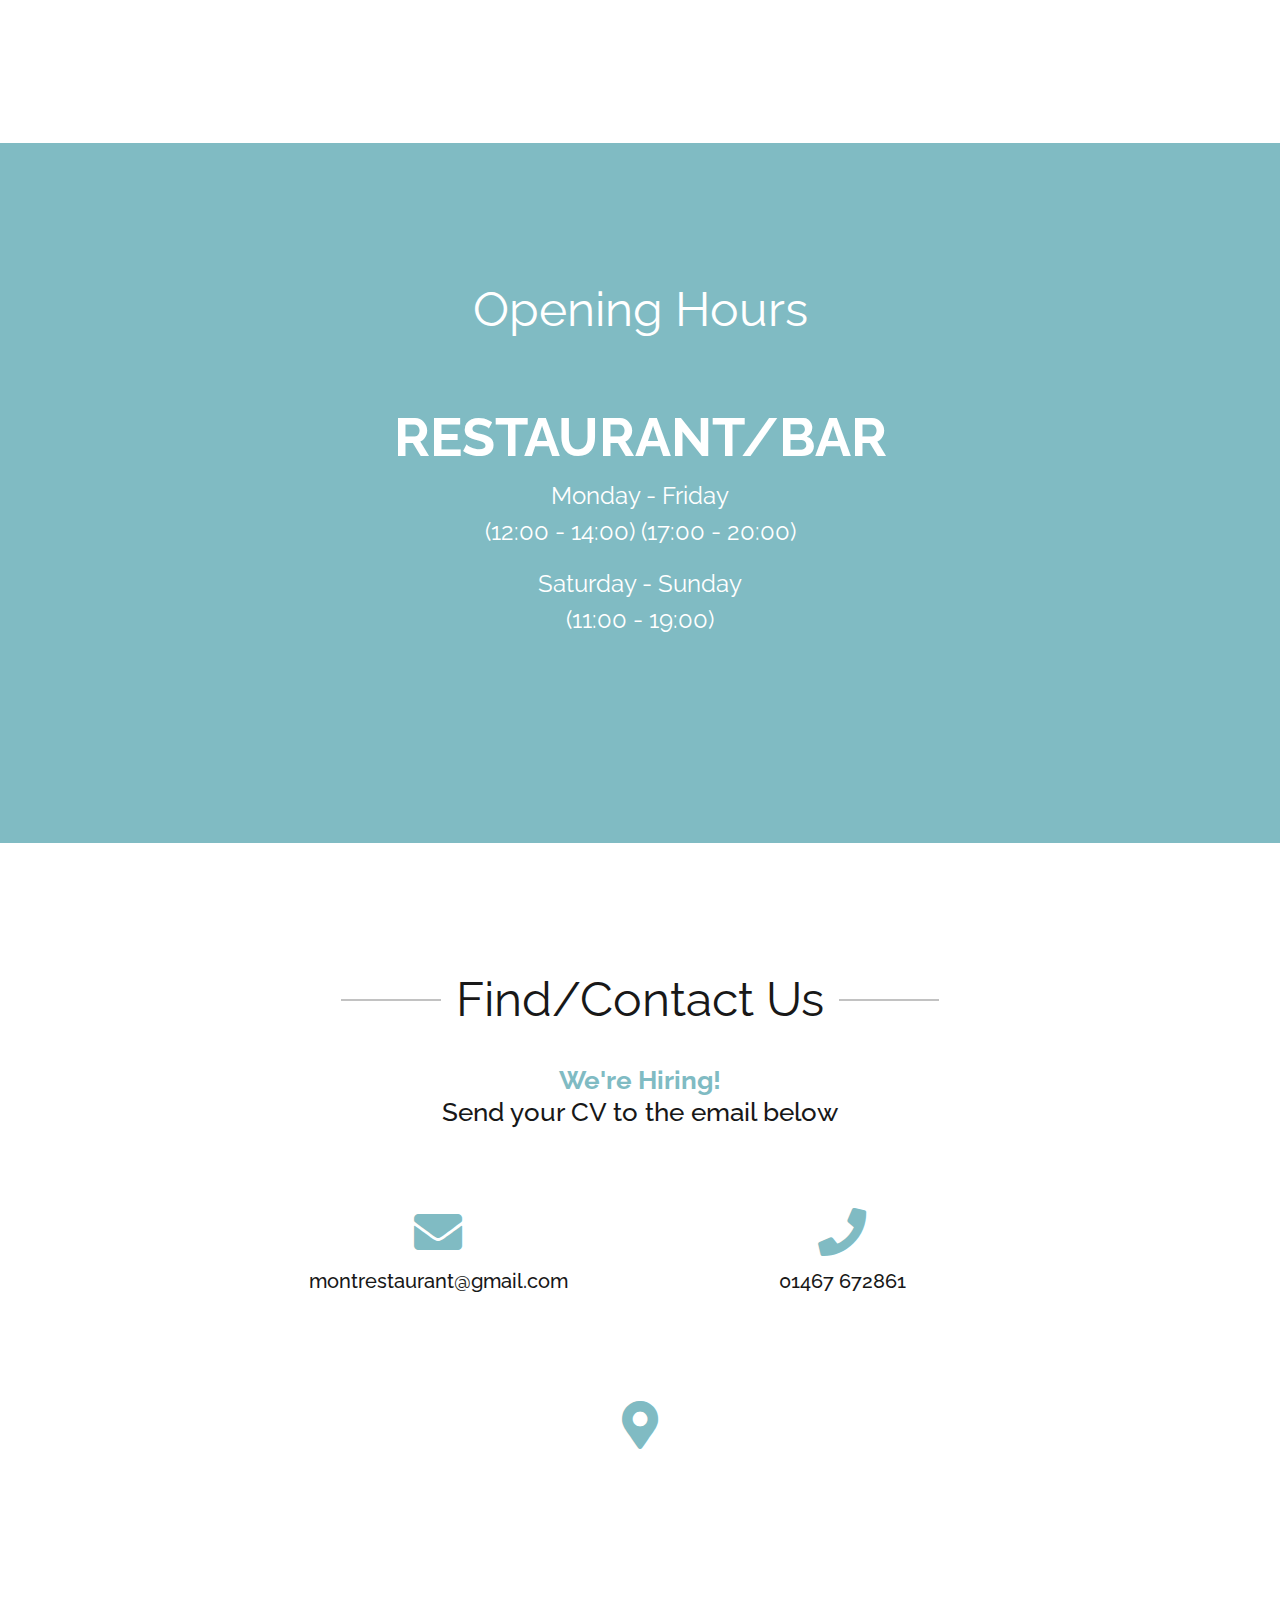
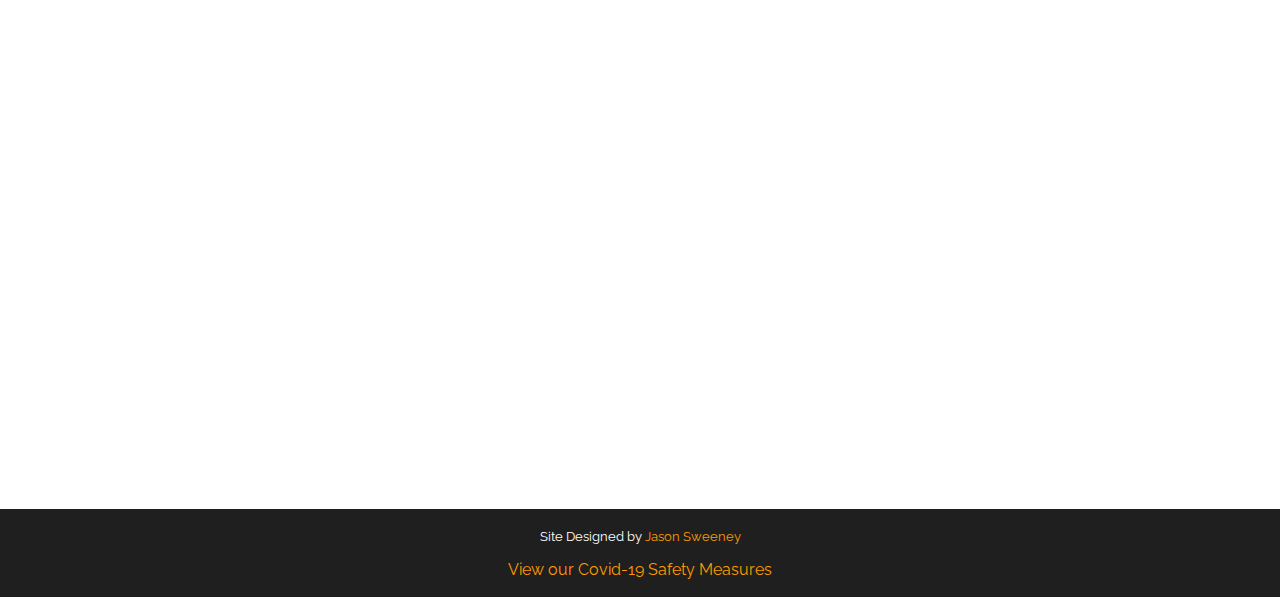
==== commit 55e8bed2: "Added new takeaway button" ====
--- a/index.html
+++ b/index.html
@@ -33,12 +33,9 @@
     <div class="top-header">
         <div class="top-header__section">
             <div>
-                <i class="fas fa-beer"></i>
-                <a href="https://montgomerie.chefit.app/bar" target="_blank">Order in bar</a>
-            </div>
-            <div>
-                <i class="fas fa-people-carry"></i>
-                <a href="https://montgomerie.chefit.app/checkout" target="_blank">Order takeaway</a>
+                <!-- <i class="fas fa-people-carry"></i> -->
+                <span class="glf-button" data-glf-cuid="c3035a4e-53fe-4ecd-860d-d1c9b5c209c9" data-glf-ruid="1c203cce-5dc6-41d2-9957-1a75ff119218" >Order Takeaway</span>
+                <script src="https://www.fbgcdn.com/embedder/js/ewm2.js" defer async ></script>
             </div>
         </div>
         
@@ -67,7 +64,7 @@
                 <div style="background-image:url('../media/takeaway.jpg');" class="cards__image"></div>
                 <h2>Takeaway Menu</h2>
                 <p>Want to order to takeaway? See our takeaway menu</p>
-                <a href="media/TAKEAWAY-2021.jpg" target="_blank"><button class="btn-1">View Menu</button></a>
+                <a href="media/takeaway.pdf" target="_blank"><button class="btn-1">View Menu</button></a>
             </div>
             <!-- <div class="cards">
                 <div style="background-image:url('../media/christmas-image.jpg');" class="cards__image"></div>
--- a/css/style.css
+++ b/css/style.css
@@ -19,7 +19,7 @@
   display: flex;
   flex-direction: column;
   justify-content: center;
-  position: absolute;
+  position: fixed;
   top: 0;
   z-index: 10;
   background: white;
@@ -28,7 +28,8 @@
   align-items: center;
   font-size: 18px;
   flex-wrap: wrap;
-  border-bottom: 2px #494949 solid;
+  -webkit-box-shadow: 0px 4px 7px -2px rgba(0, 0, 0, 0.77);
+  box-shadow: 0px 4px 7px -2px rgba(0, 0, 0, 0.77);
   text-align: center;
 }
 
